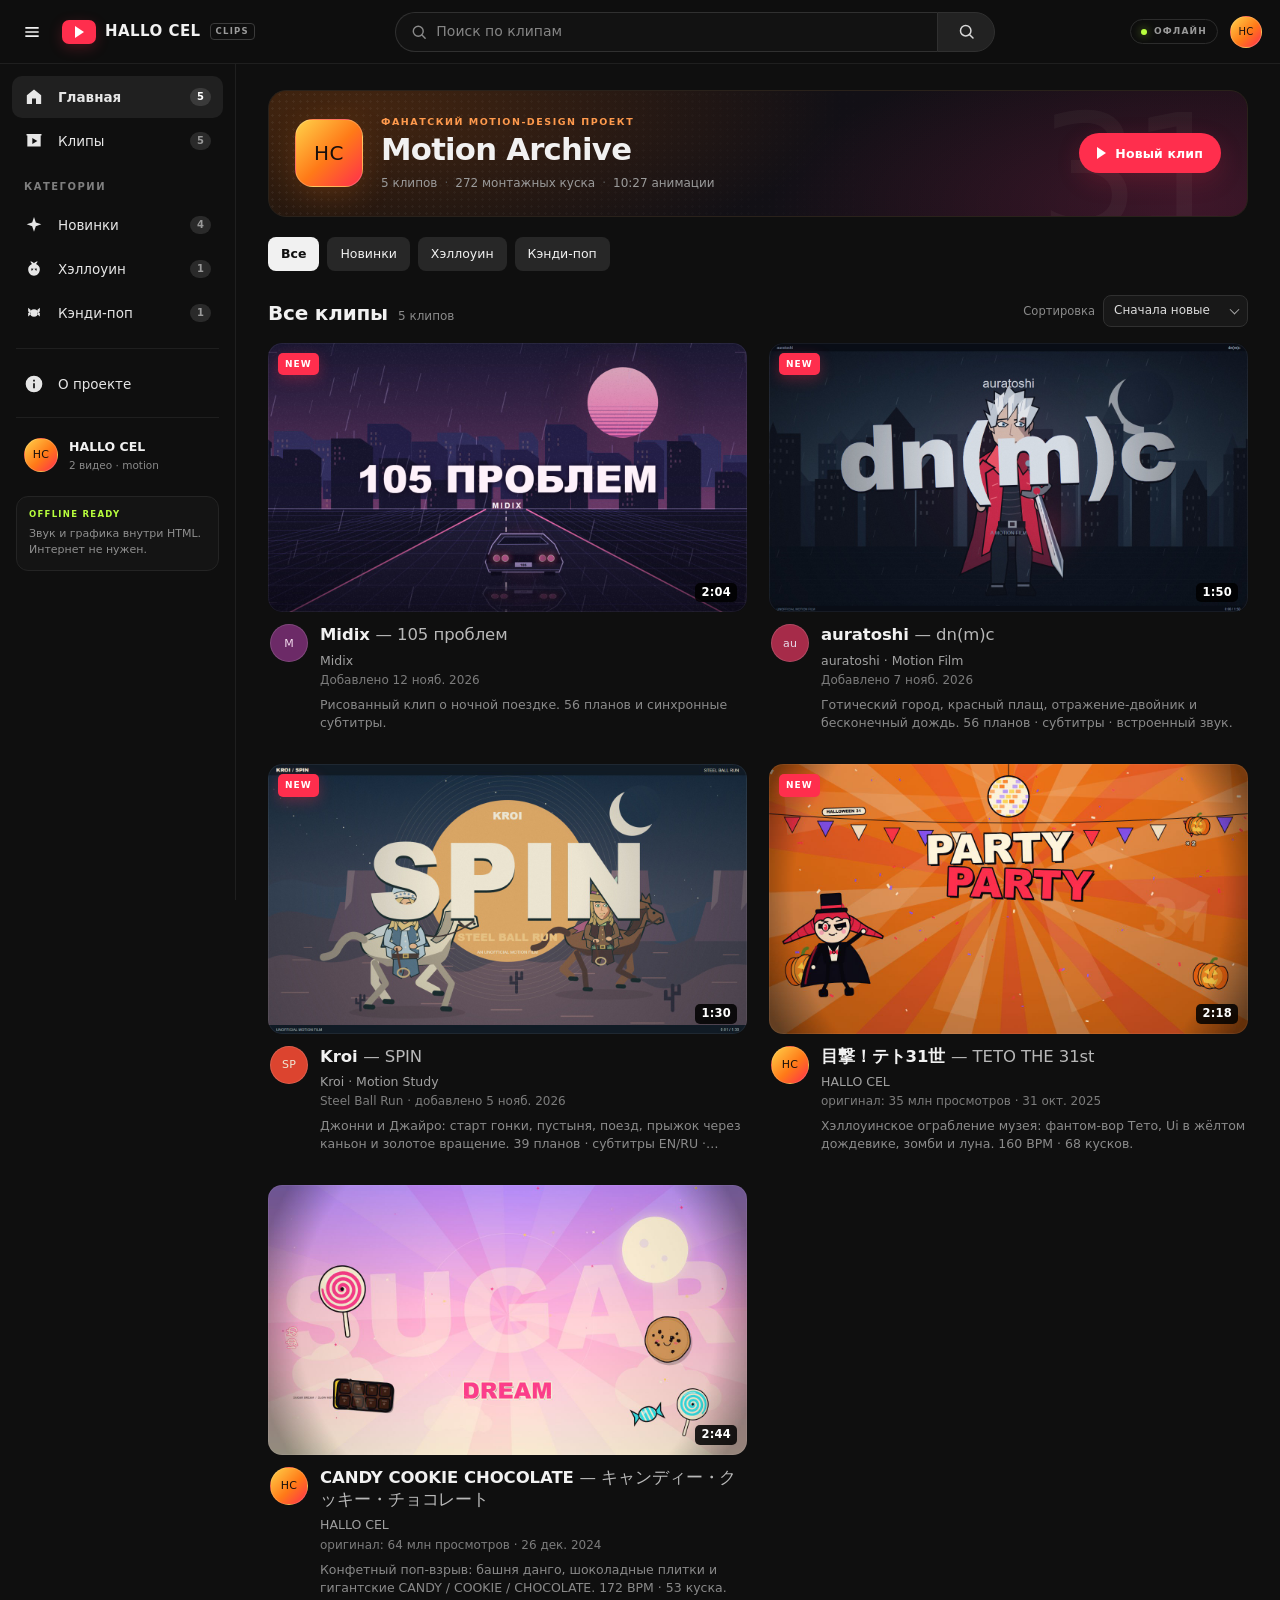
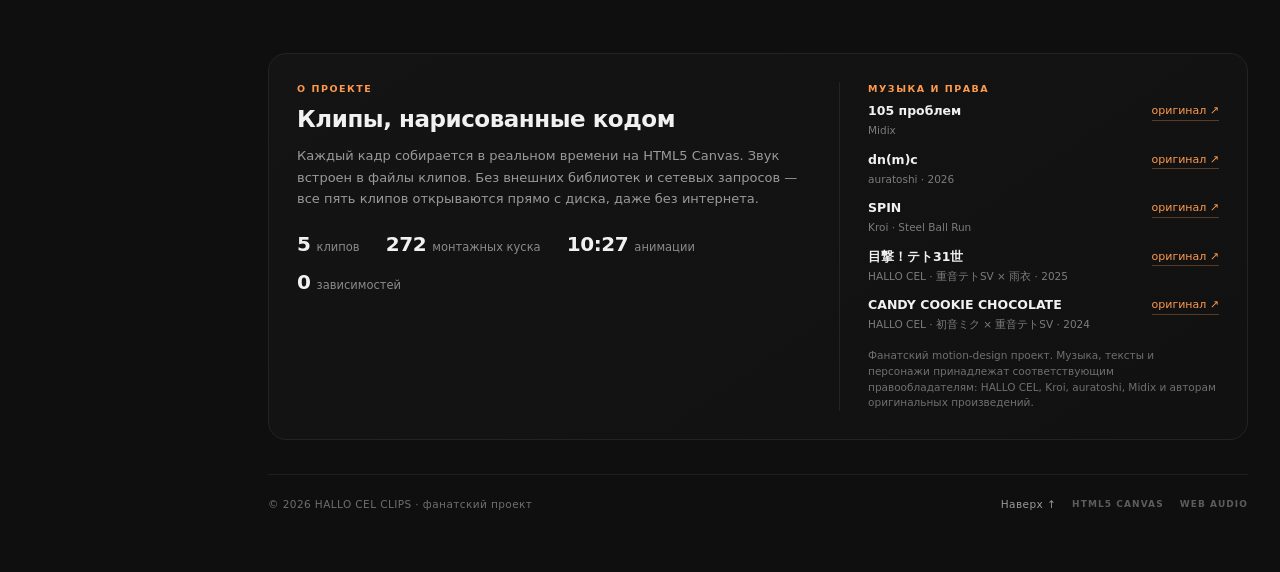
==== index.html @ 80519913 "Redraw Midix clip and synchronize Russian subtitles" ====
<!doctype html>
<html lang="ru">
<head>
  <meta charset="utf-8">
  <meta name="viewport" content="width=device-width, initial-scale=1, viewport-fit=cover">
  <title>Motion Archive — 105 проблем, dn(m)c, SPIN, TETO THE 31st, CANDY COOKIE CHOCOLATE</title>
  <link rel="icon" href="data:image/svg+xml,%3Csvg xmlns='http://www.w3.org/2000/svg' viewBox='0 0 64 64'%3E%3Crect width='64' height='64' rx='16' fill='%23ff2e4d'/%3E%3Cpath d='M26 18v28l22-14z' fill='%23fff'/%3E%3C/svg%3E">
  <meta name="description" content="Авторские motion-клипы: Midix — 105 проблем, auratoshi — dn(m)c, Kroi — SPIN, 目撃！テト31世 и CANDY COOKIE CHOCOLATE. HTML5 Canvas, встроенный звук, работают офлайн.">
  <meta name="theme-color" content="#0f0f0f">
  <link rel="stylesheet" href="hub.css">
</head>
<body id="top">

<header class="topbar">
  <div class="top-left">
    <button class="menu-btn" id="menuBtn" type="button" aria-label="Меню" aria-controls="sidebar" aria-expanded="true">
      <svg viewBox="0 0 24 24" aria-hidden="true"><path d="M4 6h16v2H4zm0 5h16v2H4zm0 5h16v2H4z"/></svg>
    </button>
    <a class="logo" href="index.html" aria-label="HALLO CEL CLIPS — на главную">
      <span class="logo-mark" aria-hidden="true"></span>
      <span class="logo-word">HALLO CEL</span>
      <span class="logo-tag">CLIPS</span>
    </a>
  </div>

  <form class="search" id="searchForm" role="search" autocomplete="off">
    <div class="search-box">
      <svg class="search-icon" viewBox="0 0 24 24" aria-hidden="true"><circle cx="11" cy="11" r="6.6" fill="none" stroke="currentColor" stroke-width="1.9"/><path d="m16 16 4.2 4.2" fill="none" stroke="currentColor" stroke-width="1.9" stroke-linecap="round"/></svg>
      <input id="q" type="search" placeholder="Поиск по клипам" aria-label="Поиск по клипам" autocomplete="off" spellcheck="false">
      <button class="search-clear" id="clearBtn" type="button" aria-label="Очистить поиск" hidden>&times;</button>
    </div>
    <button class="search-submit" type="submit" aria-label="Найти">
      <svg viewBox="0 0 24 24" aria-hidden="true"><circle cx="11" cy="11" r="6.6" fill="none" stroke="currentColor" stroke-width="1.9"/><path d="m16 16 4.2 4.2" fill="none" stroke="currentColor" stroke-width="1.9" stroke-linecap="round"/></svg>
    </button>
  </form>

  <div class="top-right">
    <span class="offline-pill" title="Клипы работают без интернета"><i></i>ОФЛАЙН</span>
    <a class="top-ava" href="#about" title="О проекте" aria-label="О проекте">HC</a>
  </div>
</header>

<div class="shell">
  <aside class="sidebar" id="sidebar" aria-label="Навигация">
    <nav class="side-nav">
      <a class="nav-item active" href="#top" data-chip="all" data-target="top">
        <svg viewBox="0 0 24 24" aria-hidden="true"><path d="M12 3.1 3.4 10v10.3h6.2v-6.4h4.8v6.4h6.2V10L12 3.1z"/></svg>
        <span>Главная</span>
        <span class="nav-count">5</span>
      </a>
      <a class="nav-item" href="#clips" data-chip="all" data-target="clips">
        <svg viewBox="0 0 24 24" aria-hidden="true"><path d="M4 5.5h16v13H4zM3 3.5h18v2H3zm7 5v7l6-3.5-6-3.5z"/></svg>
        <span>Клипы</span>
        <span class="nav-count">5</span>
      </a>

      <div class="side-title">Категории</div>

      <a class="nav-item" href="#clips" data-chip="new" data-target="clips">
        <svg viewBox="0 0 24 24" aria-hidden="true"><path d="M12 2.4 14.2 9l6.6 2.2-6.6 2.2L12 20l-2.2-6.6L3.2 11.2 9.8 9 12 2.4z"/></svg>
        <span>Новинки</span>
        <span class="nav-count">4</span>
      </a>
      <a class="nav-item" href="#clips" data-chip="halloween" data-target="clips">
        <svg viewBox="0 0 24 24" aria-hidden="true"><path fill-rule="evenodd" d="M12 5c-1.1-1.2-2.7-2-4.4-2 .4 1.2 1.1 2.2 2 2.9C6.6 7.1 5 9.5 5 12.2 5 16.5 8.1 20 12 20s7-3.5 7-7.8c0-2.7-1.6-5.1-4.6-6.3.9-.7 1.6-1.7 2-2.9-1.7 0-3.3.8-4.4 2zm-3.4 6.3.6 3.1 2.3-2.6-2.9-.5zm6.8 0-.6 3.1-2.3-2.6 2.9-.5z"/></svg>
        <span>Хэллоуин</span>
        <span class="nav-count">1</span>
      </a>
      <a class="nav-item" href="#clips" data-chip="candy" data-target="clips">
        <svg viewBox="0 0 24 24" aria-hidden="true"><path fill-rule="evenodd" d="M12 7.4a4.6 4.6 0 1 0 0 9.2 4.6 4.6 0 0 0 0-9.2zM8.1 8.5 5 5.7v4.4l1.6.9-1.6.9v4.4l3.1-2.8a6.6 6.6 0 0 1 0-5zm7.8 0a6.6 6.6 0 0 1 0 5l3.1 2.8v-4.4l-1.6-.9 1.6-.9V5.7l-3.1 2.8z"/></svg>
        <span>Кэнди-поп</span>
        <span class="nav-count">1</span>
      </a>

      <div class="side-sep"></div>

      <a class="nav-item" href="#about">
        <svg viewBox="0 0 24 24" aria-hidden="true"><path d="M12 2a10 10 0 1 0 0 20 10 10 0 0 0 0-20zm1 15h-2v-6h2v6zm0-8h-2V7h2v2z"/></svg>
        <span>О проекте</span>
      </a>
    </nav>

    <div class="side-sep"></div>

    <div class="side-chan">
      <div class="card-ava" aria-hidden="true">HC</div>
      <div class="side-chan-txt">
        <b>HALLO CEL</b>
        <span>2 видео · motion</span>
      </div>
    </div>

    <div class="side-note">
      <b>OFFLINE READY</b>
      <span>Звук и графика внутри HTML. Интернет не нужен.</span>
    </div>
  </aside>

  <div class="nav-scrim" id="navScrim" aria-hidden="true"></div>

  <main class="main">
    <div class="content">

      <section class="channel" aria-labelledby="channelTitle">
        <div class="chan-ava" aria-hidden="true">HC</div>
        <div class="chan-copy">
          <div class="chan-kicker">Фанатский motion-design проект</div>
          <h1 id="channelTitle">Motion Archive</h1>
          <div class="chan-stats">
            <span>5 клипов</span><i>·</i><span>272 монтажных куска</span><i>·</i><span>10:27 анимации</span>
          </div>
        </div>
        <a class="chan-cta" href="midix/index.html"><span class="cta-tri" aria-hidden="true"></span>Новый клип</a>
      </section>

      <div class="chips" id="chips" role="group" aria-label="Фильтр по категориям">
        <button class="chip active" type="button" data-tag="all" aria-pressed="true">Все</button>
        <button class="chip" type="button" data-tag="new" aria-pressed="false">Новинки</button>
        <button class="chip" type="button" data-tag="halloween" aria-pressed="false">Хэллоуин</button>
        <button class="chip" type="button" data-tag="candy" aria-pressed="false">Кэнди-поп</button>
      </div>

      <div class="section-head" id="clips">
        <div class="section-title">
          <h2 id="sectionTitle">Все клипы</h2>
          <span id="count" aria-live="polite">5 клипов</span>
        </div>
        <label class="sort">Сортировка
          <span class="select-wrap">
            <select id="sort" aria-label="Сортировка клипов">
              <option value="new">Сначала новые</option>
              <option value="old">Сначала старые</option>
              <option value="az">По названию</option>
            </select>
          </span>
        </label>
      </div>

      <div class="grid" id="grid">

        <article class="card" data-tags="new dark" data-date="2026-11-12" data-title="Midix — 105 проблем" data-search="midix мидикс 105 проблемы проблем ночная поездка дождь рассвет">
          <a class="thumb" href="midix/index.html" aria-label="Смотреть клип Midix — 105 проблем">
            <img src="thumbs/midix.jpg" alt="Серебристая машина на мокрой ночной улице в розовом свете" width="1280" height="720">
            <span class="badge">2:04</span>
            <span class="new-badge">NEW</span>
            <span class="thumb-play" aria-hidden="true"><svg viewBox="0 0 24 24"><path d="M8 5v14l11-7z"/></svg></span>
          </a>
          <div class="card-body">
            <div class="card-ava" aria-hidden="true" style="background:#6c2a67;color:#f2d9ec">M</div>
            <div class="card-text">
              <a class="card-title" href="midix/index.html">Midix <span>— 105 проблем</span></a>
              <div class="card-channel">Midix</div>
              <div class="card-stats">Добавлено 12 нояб. 2026</div>
              <p class="card-desc">Рисованный клип о ночной поездке. 56 планов и синхронные субтитры.</p>
            </div>
          </div>
        </article>


        <article class="card" data-tags="new dark" data-date="2026-11-07" data-title="auratoshi — dn(m)c" data-search="auratoshi ауратоши dnmc dn(m)c devil дьявол дождь красный плащ меч ночь тёмный клип субтитры">
          <a class="thumb" href="dnmc/index.html" aria-label="Смотреть клип auratoshi — dn(m)c">
            <img src="thumbs/dnmc.jpg" alt="dn(m)c: сереброволосый герой в красном плаще на улицах ночного города" width="1280" height="720">
            <span class="badge">1:50</span><span class="new-badge">NEW</span>
            <span class="thumb-play" aria-hidden="true"><svg viewBox="0 0 24 24"><path d="M8 5v14l11-7z"/></svg></span>
          </a>
          <div class="card-body"><div class="card-ava" aria-hidden="true" style="background:#a62b49;color:#e7ddea">au</div>
            <div class="card-text"><a class="card-title" href="dnmc/index.html">auratoshi <span>— dn(m)c</span></a>
              <div class="card-channel">auratoshi · Motion Film</div><div class="card-stats">Добавлено 7 нояб. 2026</div>
              <p class="card-desc">Готический город, красный плащ, отражение-двойник и бесконечный дождь. 56 планов · субтитры · встроенный звук.</p>
            </div>
          </div>
        </article>


        <article class="card" data-tags="new spin" data-date="2026-11-05" data-title="Kroi — SPIN" data-search="kroi spin steel ball run jojo джоджо стальные шары вращение скачки пустыня motion">
          <a class="thumb" href="spin/index.html" aria-label="Смотреть клип Kroi — SPIN">
            <img src="thumbs/spin.jpg" alt="SPIN: Джонни и Джайро верхом на лошадях на фоне пустыни" width="1280" height="720">
            <span class="badge">1:30</span><span class="new-badge">NEW</span>
            <span class="thumb-play" aria-hidden="true"><svg viewBox="0 0 24 24"><path d="M8 5v14l11-7z"/></svg></span>
          </a>
          <div class="card-body"><div class="card-ava" aria-hidden="true" style="background:#dc442f;color:#eee7d4">SP</div>
            <div class="card-text"><a class="card-title" href="spin/index.html">Kroi <span>— SPIN</span></a>
              <div class="card-channel">Kroi · Motion Study</div><div class="card-stats">Steel Ball Run · добавлено 5 нояб. 2026</div>
              <p class="card-desc">Джонни и Джайро: старт гонки, пустыня, поезд, прыжок через каньон и золотое вращение. 39 планов · субтитры EN/RU · встроенный звук.</p>
            </div>
          </div>
        </article>


        <article class="card" data-tags="new halloween" data-date="2025-10-31" data-title="目撃！テト31世 TETO THE 31st" data-search="目撃 テト 31世 31 teto the 31st halloween хэллоуин ограбление музей тыква зомби луна вор призрак phantom thief heist ui уи дождевик teto31 hallo cel motion">
          <a class="thumb" href="teto31/index.html" aria-label="Смотреть клип «目撃！テト31世 — TETO THE 31st»">
            <img src="thumbs/teto31.jpg" alt="Кадр из клипа: Тето на оранжевой хэллоуинской вечеринке с тыквами" width="1280" height="720">
            <span class="badge">2:18</span>
            <span class="new-badge">NEW</span>
            <span class="thumb-play" aria-hidden="true"><svg viewBox="0 0 24 24"><path d="M8 5v14l11-7z"/></svg></span>
          </a>
          <div class="card-body">
            <div class="card-ava" aria-hidden="true">HC</div>
            <div class="card-text">
              <a class="card-title" href="teto31/index.html">目撃！テト31世 <span>— TETO THE 31st</span></a>
              <div class="card-channel">HALLO CEL</div>
              <div class="card-stats">оригинал: 35 млн просмотров · 31 окт. 2025</div>
              <p class="card-desc">Хэллоуинское ограбление музея: фантом-вор Тето, Ui в жёлтом дождевике, зомби и луна. 160 BPM · 68 кусков.</p>
            </div>
          </div>
        </article>

        <article class="card" data-tags="candy" data-date="2024-12-26" data-title="CANDY COOKIE CHOCOLATE" data-search="candy cookie chocolate キャンディー クッキー チョコレート конфеты печенье шоколад поп сладкое miku мику тето vocaloid вокалоид hallo cel motion">
          <a class="thumb" href="candy/index.html" aria-label="Смотреть клип «CANDY COOKIE CHOCOLATE»">
            <img src="thumbs/candy.jpg" alt="Кадр из клипа: пастельно-розовое небо SUGAR DREAM с леденцами и печеньем" width="1280" height="720" loading="lazy">
            <span class="badge">2:44</span>
            <span class="thumb-play" aria-hidden="true"><svg viewBox="0 0 24 24"><path d="M8 5v14l11-7z"/></svg></span>
          </a>
          <div class="card-body">
            <div class="card-ava" aria-hidden="true">HC</div>
            <div class="card-text">
              <a class="card-title" href="candy/index.html">CANDY COOKIE CHOCOLATE <span class="jp">— キャンディー・クッキー・チョコレート</span></a>
              <div class="card-channel">HALLO CEL</div>
              <div class="card-stats">оригинал: 64 млн просмотров · 26 дек. 2024</div>
              <p class="card-desc">Конфетный поп-взрыв: башня данго, шоколадные плитки и гигантские CANDY / COOKIE / CHOCOLATE. 172 BPM · 53 куска.</p>
            </div>
          </div>
        </article>

      </div>

      <div class="empty" id="empty" hidden>
        <div class="empty-icon" aria-hidden="true">
          <svg viewBox="0 0 24 24"><circle cx="11" cy="11" r="6.6" fill="none" stroke="currentColor" stroke-width="1.7"/><path d="m16 16 4.2 4.2" fill="none" stroke="currentColor" stroke-width="1.7" stroke-linecap="round"/></svg>
        </div>
        <h3>Ничего не нашлось</h3>
        <p>Попробуйте другой запрос или сбросьте фильтры.</p>
        <button class="reset-btn" id="resetBtn" type="button">Сбросить фильтры</button>
      </div>

      <section class="about" id="about" aria-labelledby="aboutTitle">
        <div class="about-copy">
          <div class="kicker">О проекте</div>
          <h2 id="aboutTitle">Клипы, нарисованные кодом</h2>
          <p>Каждый кадр собирается в реальном времени на HTML5 Canvas. Звук встроен в файлы клипов. Без внешних библиотек и сетевых запросов — все пять клипов открываются прямо с диска, даже без интернета.</p>
          <div class="facts">
            <span><b>5</b> клипов</span>
            <span><b>272</b> монтажных куска</span>
            <span><b>10:27</b> анимации</span>
            <span><b>0</b> зависимостей</span>
          </div>
        </div>
        <div class="credits">
          <div class="kicker">Музыка и права</div>
          <ul class="credit-list"><li><div><b>105 проблем</b><span>Midix</span></div><a href="https://www.youtube.com/watch?v=2BYg2QyA1X4" target="_blank" rel="noopener">оригинал ↗</a></li><li><div><b>dn(m)c</b><span>auratoshi · 2026</span></div><a href="https://www.youtube.com/watch?v=110f1FBc3tk" target="_blank" rel="noopener">оригинал ↗</a></li><li><div><b>SPIN</b><span>Kroi · Steel Ball Run</span></div><a href="https://www.youtube.com/watch?v=6UF_qprQiu0" target="_blank" rel="noopener">оригинал ↗</a></li>
            <li>
              <div><b>目撃！テト31世</b><span>HALLO CEL · 重音テトSV × 雨衣 · 2025</span></div>
              <a href="https://www.youtube.com/watch?v=uWMr16O_Aso" target="_blank" rel="noopener">оригинал ↗</a>
            </li>
            <li>
              <div><b>CANDY COOKIE CHOCOLATE</b><span>HALLO CEL · 初音ミク × 重音テトSV · 2024</span></div>
              <a href="https://www.youtube.com/watch?v=bI3542HJRzY" target="_blank" rel="noopener">оригинал ↗</a>
            </li>
          </ul>
          <p class="credits-note">Фанатский motion-design проект. Музыка, тексты и персонажи принадлежат соответствующим правообладателям: HALLO CEL, Kroi, auratoshi, Midix и авторам оригинальных произведений.</p>
        </div>
      </section>

      <footer class="foot">
        <div>© 2026 HALLO CEL CLIPS · фанатский проект</div>
        <div class="foot-links">
          <a href="#top">Наверх ↑</a>
          <span>HTML5 CANVAS</span>
          <span>WEB AUDIO</span>
        </div>
      </footer>

    </div>
  </main>
</div>

<script src="hub.js"></script>
</body>
</html>
---- hub.css ----
:root {
  --bg: #0f0f0f;
  --bg-2: #141414;
  --bg-3: #181818;
  --hover: #1f1f1f;
  --line: #272727;
  --line-2: #1f1f1f;
  --text: #f1f1f1;
  --text-2: #a3a3a3;
  --text-3: #7c7c7c;
  --red: #ff2e4d;
  --orange: #ff7a18;
  --gold: #ffd24a;
  --pink: #ff3d8b;
  --green: #b8ff3d;
  --top: 64px;
  --sidebar-w: 236px;
  --font: "Roboto", "Segoe UI", system-ui, -apple-system, sans-serif;
  --display: "Arial Black", "Segoe UI", system-ui, sans-serif;
  color-scheme: dark;
}

* { box-sizing: border-box; }

html {
  scroll-behavior: smooth;
  scroll-padding-top: calc(var(--top) + 20px);
}

body {
  margin: 0;
  min-height: 100vh;
  background: var(--bg);
  color: var(--text);
  font-family: var(--font);
  font-size: 14px;
  line-height: 1.4;
  -webkit-font-smoothing: antialiased;
  overflow-x: hidden;
}

a { color: inherit; text-decoration: none; }
button, input, select { font: inherit; }
button { color: inherit; }
svg { display: block; }
[hidden] { display: none !important; }

:focus-visible {
  outline: 2px solid #ff9a4d;
  outline-offset: 3px;
}

#q:focus-visible { outline: none; }

/* ---------------------------------------------------------------- topbar */

.topbar {
  position: sticky;
  top: 0;
  z-index: 80;
  height: var(--top);
  display: flex;
  align-items: center;
  gap: 16px;
  padding: 0 18px 0 12px;
  background: rgba(15, 15, 15, .97);
  border-bottom: 1px solid var(--line-2);
  backdrop-filter: blur(12px);
}

.top-left {
  display: flex;
  align-items: center;
  gap: 4px;
  flex: 0 0 auto;
}

.menu-btn {
  width: 40px;
  height: 40px;
  display: grid;
  place-items: center;
  padding: 0;
  border: 0;
  border-radius: 50%;
  background: transparent;
  cursor: pointer;
  transition: background .15s ease;
}

.menu-btn:hover { background: var(--hover); }
.menu-btn svg { width: 20px; height: 20px; fill: currentColor; }

.logo {
  display: flex;
  align-items: center;
  gap: 9px;
  padding: 5px 6px;
  border-radius: 8px;
  flex: 0 0 auto;
}

.logo-mark {
  position: relative;
  width: 34px;
  height: 24px;
  border-radius: 7px;
  background: var(--red);
  box-shadow: 0 4px 14px rgba(255, 46, 77, .22);
}

.logo-mark::after {
  content: "";
  position: absolute;
  left: 13px;
  top: 6px;
  width: 0;
  height: 0;
  border-left: 9px solid #fff;
  border-top: 6px solid transparent;
  border-bottom: 6px solid transparent;
}

.logo-word {
  font-size: 15px;
  font-weight: 800;
  letter-spacing: .03em;
  white-space: nowrap;
}

.logo-tag {
  padding: 2px 5px;
  border: 1px solid #3a3a3a;
  border-radius: 4px;
  color: #9a9a9a;
  font-size: 8.5px;
  font-weight: 700;
  letter-spacing: .14em;
}

.search {
  flex: 1;
  max-width: 600px;
  height: 40px;
  margin: 0 auto;
  display: flex;
  align-items: stretch;
  min-width: 0;
}

.search-box {
  flex: 1;
  min-width: 0;
  display: flex;
  align-items: center;
  gap: 8px;
  padding: 0 6px 0 14px;
  background: #121212;
  border: 1px solid #303030;
  border-right: 0;
  border-radius: 20px 0 0 20px;
  transition: border-color .15s ease, background .15s ease;
}

.search:focus-within .search-box {
  border-color: var(--orange);
  background: #151311;
}

.search-icon {
  width: 18px;
  height: 18px;
  flex: 0 0 auto;
  color: #8a8a8a;
}

#q {
  flex: 1;
  min-width: 0;
  padding: 0;
  border: 0;
  outline: 0;
  background: none;
  color: var(--text);
  font-size: 14px;
}

#q::placeholder { color: #858585; }
#q::-webkit-search-cancel-button { display: none; }

.search-clear {
  width: 26px;
  height: 26px;
  flex: 0 0 auto;
  display: grid;
  place-items: center;
  padding: 0 0 2px;
  border: 0;
  border-radius: 50%;
  background: transparent;
  color: #aaa;
  font-size: 18px;
  line-height: 1;
  cursor: pointer;
}

.search-clear:hover { background: #2a2a2a; color: #fff; }

.search-submit {
  width: 58px;
  flex: 0 0 auto;
  display: grid;
  place-items: center;
  border: 1px solid #303030;
  border-radius: 0 20px 20px 0;
  background: #222;
  color: #d8d8d8;
  cursor: pointer;
  transition: background .15s ease, color .15s ease;
}

.search-submit svg { width: 19px; height: 19px; }
.search-submit:hover { background: #303030; color: #fff; }

.top-right {
  display: flex;
  align-items: center;
  gap: 12px;
  flex: 0 0 auto;
}

.offline-pill {
  display: flex;
  align-items: center;
  gap: 7px;
  padding: 5px 10px;
  border: 1px solid #2c2c2c;
  border-radius: 999px;
  color: #9a9a9a;
  font-size: 9px;
  font-weight: 700;
  letter-spacing: .13em;
  white-space: nowrap;
}

.offline-pill i {
  width: 6px;
  height: 6px;
  border-radius: 50%;
  background: var(--green);
  box-shadow: 0 0 8px rgba(184, 255, 61, .55);
}

.top-ava {
  width: 32px;
  height: 32px;
  display: grid;
  place-items: center;
  border-radius: 50%;
  border: 1px solid rgba(255, 255, 255, .18);
  background: linear-gradient(135deg, var(--gold), var(--orange) 55%, var(--red));
  color: #1a0f0d;
  font-family: var(--display);
  font-size: 10px;
  letter-spacing: .02em;
  transition: transform .15s ease;
}

.top-ava:hover { transform: scale(1.06); }

/* ---------------------------------------------------------------- layout */

.shell {
  display: grid;
  grid-template-columns: var(--sidebar-w) minmax(0, 1fr);
  min-height: calc(100vh - var(--top));
  transition: grid-template-columns .18s ease;
}

body.nav-collapsed .shell {
  grid-template-columns: 0 minmax(0, 1fr);
}

body.nav-collapsed .sidebar {
  opacity: 0;
  visibility: hidden;
  pointer-events: none;
}

/* ---------------------------------------------------------------- sidebar */

.sidebar {
  position: sticky;
  top: var(--top);
  height: calc(100vh - var(--top));
  padding: 12px 12px 24px;
  overflow-y: auto;
  border-right: 1px solid var(--line-2);
  scrollbar-width: none;
}

.sidebar::-webkit-scrollbar { display: none; }

.side-nav {
  display: flex;
  flex-direction: column;
  gap: 2px;
}

.nav-item {
  display: flex;
  align-items: center;
  gap: 14px;
  min-height: 42px;
  padding: 0 12px;
  border-radius: 10px;
  color: #e6e6e6;
  font-size: 13.5px;
  transition: background .15s ease, color .15s ease;
}

.nav-item svg {
  width: 20px;
  height: 20px;
  flex: 0 0 auto;
  fill: currentColor;
}

.nav-item span:nth-child(2) {
  min-width: 0;
  overflow: hidden;
  text-overflow: ellipsis;
  white-space: nowrap;
}

.nav-item:hover { background: #1c1c1c; }
.nav-item.active { background: #202020; font-weight: 600; }

.nav-count {
  margin-left: auto;
  padding: 2px 7px;
  border-radius: 999px;
  background: #2a2a2a;
  color: #9a9a9a;
  font-size: 10px;
  font-weight: 600;
}

.nav-item.active .nav-count {
  background: #3a3a3a;
  color: #fff;
}

.side-title {
  margin: 16px 12px 8px;
  font-size: 10px;
  font-weight: 700;
  letter-spacing: .15em;
  text-transform: uppercase;
  color: #7f7f7f;
}

.side-sep {
  height: 1px;
  margin: 12px 4px;
  background: var(--line-2);
}

.side-chan {
  display: flex;
  align-items: center;
  gap: 11px;
  padding: 8px 12px;
  border-radius: 10px;
  transition: background .15s ease;
}

.side-chan:hover { background: #1c1c1c; }
.side-chan .card-ava { width: 34px; height: 34px; }

.side-chan-txt {
  display: flex;
  flex-direction: column;
  min-width: 0;
}

.side-chan-txt b { font-size: 12.5px; font-weight: 600; }
.side-chan-txt span { margin-top: 2px; font-size: 10.5px; color: #8a8a8a; }

.side-note {
  margin: 16px 4px 0;
  padding: 12px;
  border: 1px solid #242424;
  border-radius: 12px;
  background: var(--bg-2);
}

.side-note b {
  display: block;
  margin-bottom: 5px;
  color: var(--green);
  font-size: 8.5px;
  letter-spacing: .15em;
}

.side-note span {
  display: block;
  color: #8f8f8f;
  font-size: 11px;
  line-height: 1.45;
}

.nav-scrim { display: none; }

/* ---------------------------------------------------------------- main */

.main {
  min-width: 0;
  padding: 26px 32px 60px;
}

.content {
  max-width: 1500px;
  margin: 0 auto;
}

/* channel header */

.channel {
  position: relative;
  display: flex;
  align-items: center;
  gap: 18px;
  padding: 24px 26px;
  border: 1px solid #2a221b;
  border-radius: 18px;
  overflow: hidden;
  background:
    radial-gradient(800px 260px at 8% 15%, rgba(255, 122, 24, .2), transparent 62%),
    radial-gradient(700px 260px at 94% 90%, rgba(255, 61, 139, .16), transparent 60%),
    linear-gradient(120deg, #17110d, #121016 55%, #1a0f17);
}

.channel::before {
  content: "";
  position: absolute;
  inset: 0;
  background-image: radial-gradient(rgba(255, 255, 255, .06) 1px, transparent 1.4px);
  background-size: 7px 7px;
  -webkit-mask-image: linear-gradient(90deg, rgba(0, 0, 0, .85), transparent 68%);
  mask-image: linear-gradient(90deg, rgba(0, 0, 0, .85), transparent 68%);
  pointer-events: none;
}

.channel::after {
  content: "31";
  position: absolute;
  right: 24px;
  bottom: -38px;
  font-family: var(--display);
  font-size: 160px;
  line-height: 1;
  letter-spacing: -.06em;
  color: rgba(255, 244, 220, .04);
  pointer-events: none;
}

.chan-ava {
  position: relative;
  z-index: 1;
  flex: 0 0 auto;
  width: 68px;
  height: 68px;
  display: grid;
  place-items: center;
  border-radius: 18px;
  border: 1px solid rgba(255, 255, 255, .2);
  background: linear-gradient(135deg, var(--gold), var(--orange) 52%, var(--red));
  color: #1a0f0d;
  font-family: var(--display);
  font-size: 20px;
  letter-spacing: .02em;
  box-shadow: 0 10px 30px rgba(255, 122, 24, .18);
}

.chan-copy {
  position: relative;
  z-index: 1;
  min-width: 0;
}

.chan-kicker {
  margin-bottom: 5px;
  color: #ff9a4d;
  font-size: 9.5px;
  font-weight: 700;
  letter-spacing: .16em;
  text-transform: uppercase;
}

.chan-copy h1 {
  margin: 0;
  font-size: clamp(22px, 2.4vw, 32px);
  font-weight: 800;
  letter-spacing: -.025em;
  line-height: 1.1;
}

.chan-stats {
  display: flex;
  align-items: center;
  gap: 7px;
  flex-wrap: wrap;
  margin-top: 8px;
  color: #9a9a9a;
  font-size: 12px;
}

.chan-stats i { font-style: normal; color: #555; }

.chan-cta {
  position: relative;
  z-index: 1;
  flex: 0 0 auto;
  margin-left: auto;
  height: 40px;
  display: inline-flex;
  align-items: center;
  gap: 9px;
  padding: 0 18px;
  border-radius: 999px;
  background: var(--red);
  color: #fff;
  font-size: 12.5px;
  font-weight: 700;
  letter-spacing: .01em;
  box-shadow: 0 8px 24px rgba(255, 46, 77, .18);
  transition: background .16s ease, transform .16s ease;
}

.chan-cta:hover {
  background: #ff4a64;
  transform: translateY(-1px);
}

.cta-tri {
  width: 0;
  height: 0;
  border-top: 6px solid transparent;
  border-bottom: 6px solid transparent;
  border-left: 9px solid currentColor;
}

/* chips + section head */

.chips {
  display: flex;
  gap: 8px;
  padding: 20px 0 2px;
  overflow-x: auto;
  scrollbar-width: none;
}

.chips::-webkit-scrollbar { display: none; }

.chip {
  flex: 0 0 auto;
  height: 34px;
  padding: 0 13px;
  border: 0;
  border-radius: 8px;
  background: #272727;
  color: var(--text);
  font-size: 12.5px;
  font-weight: 500;
  cursor: pointer;
  transition: background .15s ease, color .15s ease;
}

.chip:hover { background: #3a3a3a; }

.chip.active {
  background: #f1f1f1;
  color: #0f0f0f;
  font-weight: 600;
}

.section-head {
  display: flex;
  align-items: flex-end;
  justify-content: space-between;
  gap: 16px;
  flex-wrap: wrap;
  margin: 22px 0 16px;
  scroll-margin-top: calc(var(--top) + 18px);
}

.section-title {
  display: flex;
  align-items: baseline;
  gap: 10px;
  min-width: 0;
}

.section-title h2 {
  margin: 0;
  font-size: 20px;
  font-weight: 700;
  letter-spacing: -.01em;
}

#count {
  color: #8a8a8a;
  font-size: 12px;
  white-space: nowrap;
}

.sort {
  display: flex;
  align-items: center;
  gap: 8px;
  color: #8a8a8a;
  font-size: 11.5px;
  white-space: nowrap;
}

.select-wrap {
  position: relative;
  display: inline-flex;
}

.select-wrap::after {
  content: "";
  position: absolute;
  right: 10px;
  top: 50%;
  width: 6px;
  height: 6px;
  border-right: 1.5px solid #aaa;
  border-bottom: 1.5px solid #aaa;
  transform: translateY(-70%) rotate(45deg);
  pointer-events: none;
}

#sort {
  appearance: none;
  height: 32px;
  padding: 0 30px 0 10px;
  border: 1px solid #303030;
  border-radius: 8px;
  outline: none;
  background: var(--bg-3);
  color: #dcdcdc;
  font-size: 12px;
  cursor: pointer;
}

#sort:hover { background: #202020; }
#sort:focus { border-color: var(--orange); }

/* ---------------------------------------------------------------- cards */

.grid {
  display: grid;
  grid-template-columns: repeat(2, minmax(0, 1fr));
  gap: 32px 22px;
}

.card {
  position: relative;
  min-width: 0;
  border-radius: 14px;
  animation: cardIn .45s ease both;
}

.card:nth-child(2) { animation-delay: .06s; }

@keyframes cardIn {
  from { opacity: 0; transform: translateY(10px); }
  to { opacity: 1; transform: none; }
}

.thumb {
  position: relative;
  display: block;
  aspect-ratio: 16 / 9;
  overflow: hidden;
  border-radius: 14px;
  background: var(--bg-3);
  outline: none;
}

.thumb img {
  width: 100%;
  height: 100%;
  display: block;
  object-fit: cover;
  transition: transform .5s cubic-bezier(.2, .7, .25, 1);
}

.thumb::before {
  content: "";
  position: absolute;
  z-index: 1;
  inset: 0;
  background: linear-gradient(to top, rgba(0, 0, 0, .38), transparent 40%);
  opacity: 0;
  transition: opacity .2s ease;
}

.thumb::after {
  content: "";
  position: absolute;
  inset: 0;
  border-radius: 14px;
  box-shadow: inset 0 0 0 1px rgba(255, 255, 255, .06);
  pointer-events: none;
}

.card:hover .thumb img,
.thumb:focus-visible img { transform: scale(1.035); }

.card:hover .thumb::before { opacity: 1; }

.thumb-play {
  position: absolute;
  z-index: 2;
  left: 50%;
  top: 50%;
  width: 62px;
  height: 62px;
  display: grid;
  place-items: center;
  border-radius: 50%;
  border: 1px solid rgba(255, 255, 255, .8);
  background: rgba(10, 10, 10, .78);
  opacity: 0;
  transform: translate(-50%, -50%) scale(.88);
  transition: opacity .18s ease, transform .18s ease;
  backdrop-filter: blur(4px);
}

.thumb-play svg {
  width: 28px;
  height: 28px;
  margin-left: 3px;
  fill: #fff;
}

.card:hover .thumb-play,
.thumb:focus-visible .thumb-play {
  opacity: 1;
  transform: translate(-50%, -50%) scale(1);
}

.badge {
  position: absolute;
  z-index: 2;
  right: 10px;
  bottom: 10px;
  padding: 4px 6px;
  border-radius: 5px;
  background: rgba(0, 0, 0, .86);
  color: #fff;
  font-size: 11.5px;
  font-weight: 600;
  line-height: 1;
  letter-spacing: .02em;
  font-variant-numeric: tabular-nums;
}

.new-badge {
  position: absolute;
  z-index: 2;
  left: 10px;
  top: 10px;
  padding: 5px 7px;
  border-radius: 5px;
  background: var(--red);
  color: #fff;
  font-size: 9px;
  font-weight: 800;
  letter-spacing: .12em;
  box-shadow: 0 4px 14px rgba(255, 46, 77, .3);
}

.card-body {
  display: flex;
  gap: 12px;
  padding: 12px 2px 0;
}

.card-ava {
  flex: 0 0 auto;
  width: 38px;
  height: 38px;
  display: grid;
  place-items: center;
  border-radius: 50%;
  border: 1px solid rgba(255, 255, 255, .14);
  background: linear-gradient(135deg, var(--gold), var(--orange) 55%, var(--red));
  color: #1a0f0d;
  font-family: var(--display);
  font-size: 11px;
  letter-spacing: .02em;
}

.card-text {
  flex: 1;
  min-width: 0;
}

.card-title {
  display: -webkit-box;
  -webkit-line-clamp: 2;
  -webkit-box-orient: vertical;
  overflow: hidden;
  color: var(--text);
  font-size: 16.5px;
  font-weight: 600;
  line-height: 1.35;
  letter-spacing: -.005em;
}

.card-title span { color: #b8b8b8; font-weight: 400; }
.card-title:hover { color: #fff; }

.card-channel {
  margin-top: 5px;
  color: #a0a0a0;
  font-size: 12.5px;
}

.card-stats {
  margin-top: 3px;
  overflow: hidden;
  color: var(--text-3);
  font-size: 12px;
  white-space: nowrap;
  text-overflow: ellipsis;
}

.card-desc {
  display: -webkit-box;
  -webkit-line-clamp: 2;
  -webkit-box-orient: vertical;
  overflow: hidden;
  margin: 7px 0 0;
  color: #8a8a8a;
  font-size: 12.5px;
  line-height: 1.45;
}

/* ---------------------------------------------------------------- empty */

.empty {
  display: flex;
  flex-direction: column;
  align-items: center;
  justify-content: center;
  padding: 64px 20px;
  border: 1px dashed #2a2a2a;
  border-radius: 16px;
  background: #121212;
  text-align: center;
}

.empty-icon {
  width: 60px;
  height: 60px;
  display: grid;
  place-items: center;
  margin-bottom: 14px;
  border-radius: 50%;
  background: #1c1c1c;
  color: #777;
}

.empty-icon svg { width: 28px; height: 28px; }

.empty h3 { margin: 0 0 6px; font-size: 18px; }
.empty p { margin: 0 0 18px; color: #8a8a8a; font-size: 13px; }

.reset-btn {
  height: 36px;
  padding: 0 16px;
  border: 0;
  border-radius: 999px;
  background: #f1f1f1;
  color: #0f0f0f;
  font-size: 12.5px;
  font-weight: 600;
  cursor: pointer;
}

.reset-btn:hover { background: #fff; }

/* ---------------------------------------------------------------- about */

.about {
  display: grid;
  grid-template-columns: 1.15fr .85fr;
  gap: 28px;
  margin-top: 56px;
  padding: 28px;
  border: 1px solid #232323;
  border-radius: 18px;
  background: linear-gradient(145deg, #141414, #111);
  scroll-margin-top: calc(var(--top) + 20px);
}

.kicker {
  margin-bottom: 8px;
  color: #ff9a4d;
  font-size: 9.5px;
  font-weight: 700;
  letter-spacing: .16em;
  text-transform: uppercase;
}

.about h2 {
  margin: 0 0 10px;
  font-size: 23px;
  letter-spacing: -.02em;
}

.about-copy p {
  max-width: 62ch;
  margin: 0;
  color: #9a9a9a;
  font-size: 13px;
  line-height: 1.65;
}

.facts {
  display: flex;
  flex-wrap: wrap;
  gap: 10px 26px;
  margin-top: 20px;
}

.facts span {
  display: flex;
  align-items: baseline;
  gap: 6px;
  color: #8a8a8a;
  font-size: 11.5px;
}

.facts b {
  color: var(--text);
  font-family: var(--display);
  font-size: 20px;
  letter-spacing: -.02em;
}

.credits {
  padding-left: 28px;
  border-left: 1px solid #242424;
}

.credit-list {
  display: flex;
  flex-direction: column;
  gap: 14px;
  margin: 0;
  padding: 0;
  list-style: none;
}

.credit-list li {
  display: flex;
  align-items: flex-start;
  justify-content: space-between;
  gap: 14px;
}

.credit-list b {
  display: block;
  font-size: 12.5px;
  font-weight: 600;
  line-height: 1.35;
}

.credit-list span {
  display: block;
  margin-top: 3px;
  color: var(--text-3);
  font-size: 10.5px;
  line-height: 1.4;
}

.credit-list a {
  flex: 0 0 auto;
  padding-bottom: 1px;
  border-bottom: 1px solid rgba(255, 154, 77, .3);
  color: #ff9a4d;
  font-size: 11px;
  white-space: nowrap;
}

.credit-list a:hover {
  border-color: #ffb27a;
  color: #ffb27a;
}

.credits-note {
  margin: 16px 0 0;
  color: #6f6f6f;
  font-size: 10.5px;
  line-height: 1.5;
}

/* ---------------------------------------------------------------- footer */

.foot {
  display: flex;
  align-items: center;
  justify-content: space-between;
  gap: 18px;
  flex-wrap: wrap;
  margin-top: 34px;
  padding-top: 22px;
  border-top: 1px solid var(--line-2);
  color: #6f6f6f;
  font-size: 10.5px;
  letter-spacing: .04em;
}

.foot-links {
  display: flex;
  align-items: center;
  gap: 16px;
}

.foot-links a { color: #9a9a9a; }
.foot-links a:hover { color: #fff; }

.foot-links span {
  color: #5c5c5c;
  font-size: 9px;
  font-weight: 600;
  letter-spacing: .12em;
}

/* ---------------------------------------------------------------- responsive */

@media (max-width: 1100px) {
  :root { --sidebar-w: 220px; }

  .main { padding: 22px 24px 50px; }
  .channel { padding: 22px; }
  .grid { gap: 28px 18px; }
  .card-title { font-size: 15.5px; }
}

@media (max-width: 1023px) {
  .shell { display: block; }

  .sidebar {
    position: fixed;
    z-index: 60;
    top: var(--top);
    bottom: 0;
    left: 0;
    width: 264px;
    height: auto;
    padding-top: 10px;
    background: var(--bg);
    border-right: 1px solid #242424;
    box-shadow: 18px 0 40px rgba(0, 0, 0, .35);
    opacity: 1;
    visibility: visible;
    pointer-events: auto;
    transform: translateX(-100%);
    transition: transform .22s ease;
  }

  body.nav-open .sidebar { transform: none; }

  body.nav-collapsed .sidebar {
    opacity: 1;
    visibility: visible;
    pointer-events: auto;
  }

  .nav-scrim {
    display: block;
    position: fixed;
    z-index: 55;
    inset: var(--top) 0 0;
    background: rgba(0, 0, 0, .6);
    opacity: 0;
    pointer-events: none;
    transition: opacity .2s ease;
    backdrop-filter: blur(2px);
  }

  body.nav-open .nav-scrim {
    opacity: 1;
    pointer-events: auto;
  }

  .main { padding: 20px 20px 48px; }

  .about {
    grid-template-columns: 1fr;
    gap: 24px;
  }

  .credits {
    padding-top: 22px;
    padding-left: 0;
    border-top: 1px solid #242424;
    border-left: 0;
  }
}

@media (max-width: 760px) {
  :root { --top: 108px; }

  .topbar {
    flex-wrap: wrap;
    height: auto;
    padding: 9px 12px 8px;
    row-gap: 8px;
  }

  .top-left { height: 40px; }
  .logo-tag { display: none; }

  .search {
    order: 3;
    flex: 0 0 100%;
    max-width: none;
    height: 40px;
    margin: 0;
  }

  #q { font-size: 16px; }

  .top-right { gap: 8px; }

  .offline-pill {
    padding: 4px 8px;
    font-size: 8px;
    letter-spacing: .08em;
  }

  .offline-pill i { width: 5px; height: 5px; }

  .main { padding: 16px 14px 40px; }

  .channel {
    flex-wrap: wrap;
    gap: 14px;
    padding: 18px;
    border-radius: 14px;
  }

  .chan-ava {
    width: 54px;
    height: 54px;
    border-radius: 14px;
    font-size: 16px;
  }

  .chan-copy {
    flex: 1;
    min-width: 180px;
  }

  .chan-copy h1 { font-size: 22px; }
  .chan-kicker { font-size: 8.5px; letter-spacing: .12em; }

  .chan-stats {
    gap: 5px;
    margin-top: 6px;
    font-size: 11px;
  }

  .chan-cta {
    order: 3;
    flex: 1 0 100%;
    height: 38px;
    justify-content: center;
    margin-left: 0;
  }

  .chips { padding-top: 14px; }

  .section-head {
    align-items: flex-start;
    margin-top: 18px;
  }

  .grid {
    grid-template-columns: 1fr;
    gap: 26px;
  }

  .card-title { font-size: 15px; }
  .card-title .jp { display: none; }
  .card-desc { font-size: 12px; }

  .about {
    margin-top: 40px;
    padding: 20px;
  }

  .about h2 { font-size: 20px; }
  .facts { gap: 8px 18px; }

  .credit-list li {
    flex-direction: column;
    gap: 5px;
  }

  .credit-list a { align-self: flex-start; }

  .foot {
    flex-direction: column;
    align-items: flex-start;
    gap: 10px;
  }
}

@media (max-width: 430px) {
  .offline-pill { display: none; }
  .logo-word { font-size: 14px; }
  .logo-mark { width: 30px; height: 22px; }
  .logo-mark::after { left: 11px; top: 5px; }

  .main { padding: 14px 12px 36px; }
  .chan-cta { padding: 0 14px; }

  .facts { gap: 8px 14px; }
  .facts b { font-size: 17px; }
  .credit-list b { font-size: 12px; }
}

@media (prefers-reduced-motion: reduce) {
  html { scroll-behavior: auto; }

  *, *::before, *::after {
    animation-duration: .001ms !important;
    animation-delay: 0s !important;
    transition-duration: .001ms !important;
  }
}
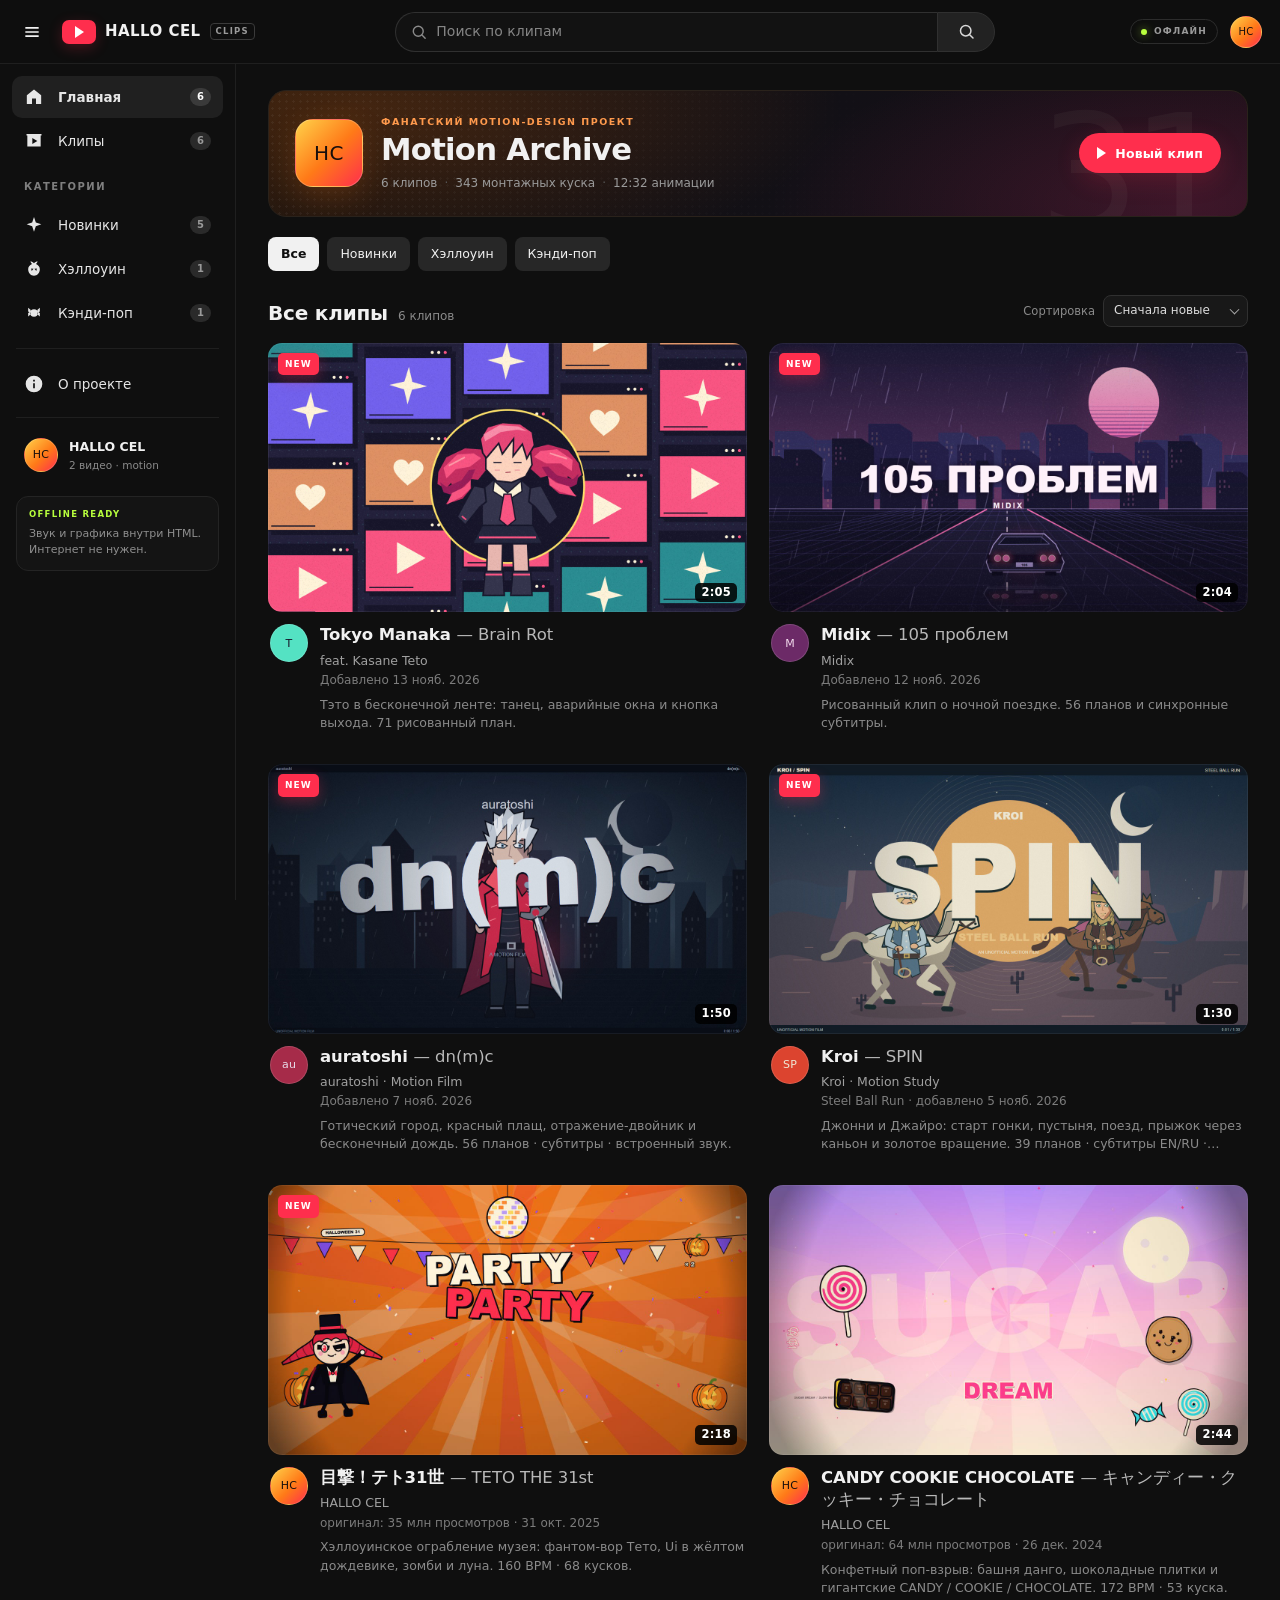
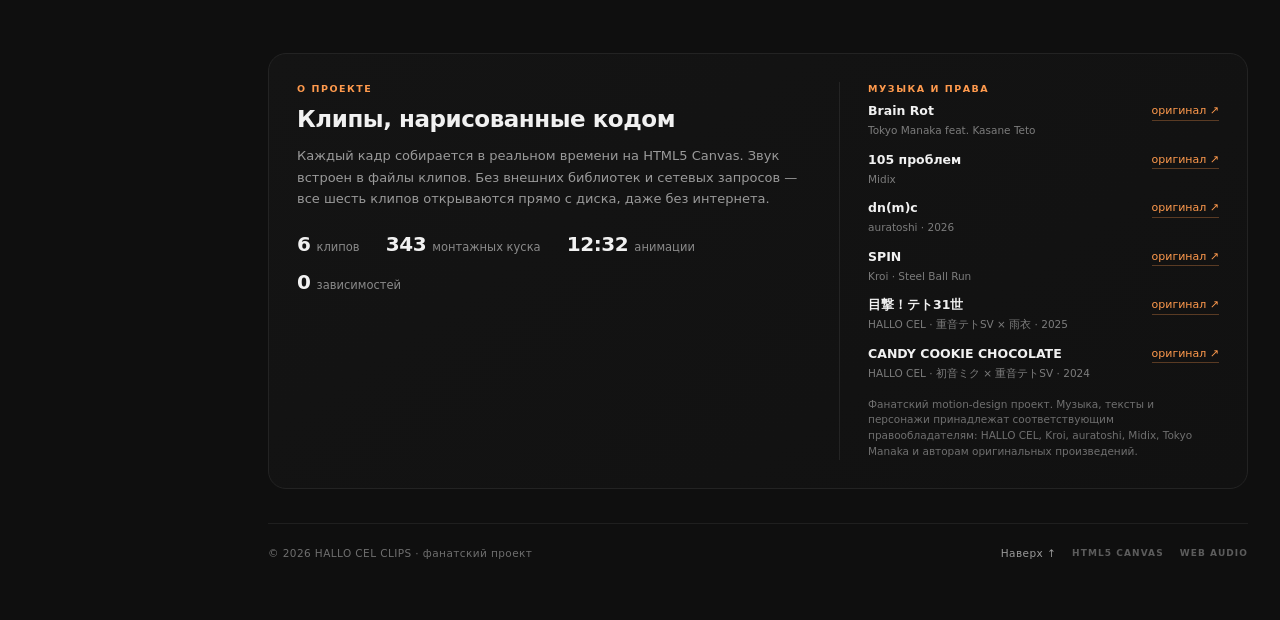
==== commit aa6ab630: "Add animated Brain Rot music clip" ====
--- a/index.html
+++ b/index.html
@@ -3,9 +3,9 @@
 <head>
   <meta charset="utf-8">
   <meta name="viewport" content="width=device-width, initial-scale=1, viewport-fit=cover">
-  <title>Motion Archive — 105 проблем, dn(m)c, SPIN, TETO THE 31st, CANDY COOKIE CHOCOLATE</title>
+  <title>Motion Archive — Brain Rot, 105 проблем, dn(m)c, SPIN, TETO THE 31st, CANDY COOKIE CHOCOLATE</title>
   <link rel="icon" href="data:image/svg+xml,%3Csvg xmlns='http://www.w3.org/2000/svg' viewBox='0 0 64 64'%3E%3Crect width='64' height='64' rx='16' fill='%23ff2e4d'/%3E%3Cpath d='M26 18v28l22-14z' fill='%23fff'/%3E%3C/svg%3E">
-  <meta name="description" content="Авторские motion-клипы: Midix — 105 проблем, auratoshi — dn(m)c, Kroi — SPIN, 目撃！テト31世 и CANDY COOKIE CHOCOLATE. HTML5 Canvas, встроенный звук, работают офлайн.">
+  <meta name="description" content="Авторские motion-клипы: Tokyo Manaka — Brain Rot, Midix — 105 проблем, auratoshi — dn(m)c, Kroi — SPIN, 目撃！テト31世 и CANDY COOKIE CHOCOLATE. HTML5 Canvas, встроенный звук, работают офлайн.">
   <meta name="theme-color" content="#0f0f0f">
   <link rel="stylesheet" href="hub.css">
 </head>
@@ -46,12 +46,12 @@
       <a class="nav-item active" href="#top" data-chip="all" data-target="top">
         <svg viewBox="0 0 24 24" aria-hidden="true"><path d="M12 3.1 3.4 10v10.3h6.2v-6.4h4.8v6.4h6.2V10L12 3.1z"/></svg>
         <span>Главная</span>
-        <span class="nav-count">5</span>
+        <span class="nav-count">6</span>
       </a>
       <a class="nav-item" href="#clips" data-chip="all" data-target="clips">
         <svg viewBox="0 0 24 24" aria-hidden="true"><path d="M4 5.5h16v13H4zM3 3.5h18v2H3zm7 5v7l6-3.5-6-3.5z"/></svg>
         <span>Клипы</span>
-        <span class="nav-count">5</span>
+        <span class="nav-count">6</span>
       </a>
 
       <div class="side-title">Категории</div>
@@ -59,7 +59,7 @@
       <a class="nav-item" href="#clips" data-chip="new" data-target="clips">
         <svg viewBox="0 0 24 24" aria-hidden="true"><path d="M12 2.4 14.2 9l6.6 2.2-6.6 2.2L12 20l-2.2-6.6L3.2 11.2 9.8 9 12 2.4z"/></svg>
         <span>Новинки</span>
-        <span class="nav-count">4</span>
+        <span class="nav-count">5</span>
       </a>
       <a class="nav-item" href="#clips" data-chip="halloween" data-target="clips">
         <svg viewBox="0 0 24 24" aria-hidden="true"><path fill-rule="evenodd" d="M12 5c-1.1-1.2-2.7-2-4.4-2 .4 1.2 1.1 2.2 2 2.9C6.6 7.1 5 9.5 5 12.2 5 16.5 8.1 20 12 20s7-3.5 7-7.8c0-2.7-1.6-5.1-4.6-6.3.9-.7 1.6-1.7 2-2.9-1.7 0-3.3.8-4.4 2zm-3.4 6.3.6 3.1 2.3-2.6-2.9-.5zm6.8 0-.6 3.1-2.3-2.6 2.9-.5z"/></svg>
@@ -107,10 +107,10 @@
           <div class="chan-kicker">Фанатский motion-design проект</div>
           <h1 id="channelTitle">Motion Archive</h1>
           <div class="chan-stats">
-            <span>5 клипов</span><i>·</i><span>272 монтажных куска</span><i>·</i><span>10:27 анимации</span>
-          </div>
-        </div>
-        <a class="chan-cta" href="midix/index.html"><span class="cta-tri" aria-hidden="true"></span>Новый клип</a>
+            <span>6 клипов</span><i>·</i><span>343 монтажных куска</span><i>·</i><span>12:32 анимации</span>
+          </div>
+        </div>
+        <a class="chan-cta" href="brainrot/index.html"><span class="cta-tri" aria-hidden="true"></span>Новый клип</a>
       </section>
 
       <div class="chips" id="chips" role="group" aria-label="Фильтр по категориям">
@@ -123,7 +123,7 @@
       <div class="section-head" id="clips">
         <div class="section-title">
           <h2 id="sectionTitle">Все клипы</h2>
-          <span id="count" aria-live="polite">5 клипов</span>
+          <span id="count" aria-live="polite">6 клипов</span>
         </div>
         <label class="sort">Сортировка
           <span class="select-wrap">
@@ -138,6 +138,25 @@
 
       <div class="grid" id="grid">
 
+        <article class="card" data-tags="new" data-date="2026-11-13" data-title="Tokyo Manaka — Brain Rot" data-search="токио манака brainrot brain rot брейнрот kasane teto касанэ тэто 重音テト 東京真中 ブレインロット лента">
+          <a class="thumb" href="brainrot/index.html" aria-label="Смотреть клип Brain Rot">
+            <img src="thumbs/brainrot.jpg" alt="Рисованная Касанэ Тэто в потоке ярких окон и уведомлений" width="1280" height="720">
+            <span class="badge">2:05</span>
+            <span class="new-badge">NEW</span>
+            <span class="thumb-play" aria-hidden="true"><svg viewBox="0 0 24 24"><path d="M8 5v14l11-7z"/></svg></span>
+          </a>
+          <div class="card-body">
+            <div class="card-ava" aria-hidden="true" style="background:#54e2c3;color:#161529">T</div>
+            <div class="card-text">
+              <a class="card-title" href="brainrot/index.html">Tokyo Manaka <span>— Brain Rot</span></a>
+              <div class="card-channel">feat. Kasane Teto</div>
+              <div class="card-stats">Добавлено 13 нояб. 2026</div>
+              <p class="card-desc">Тэто в бесконечной ленте: танец, аварийные окна и кнопка выхода. 71 рисованный план.</p>
+            </div>
+          </div>
+        </article>
+
+
         <article class="card" data-tags="new dark" data-date="2026-11-12" data-title="Midix — 105 проблем" data-search="midix мидикс 105 проблемы проблем ночная поездка дождь рассвет">
           <a class="thumb" href="midix/index.html" aria-label="Смотреть клип Midix — 105 проблем">
             <img src="thumbs/midix.jpg" alt="Серебристая машина на мокрой ночной улице в розовом свете" width="1280" height="720">
@@ -237,17 +256,17 @@
         <div class="about-copy">
           <div class="kicker">О проекте</div>
           <h2 id="aboutTitle">Клипы, нарисованные кодом</h2>
-          <p>Каждый кадр собирается в реальном времени на HTML5 Canvas. Звук встроен в файлы клипов. Без внешних библиотек и сетевых запросов — все пять клипов открываются прямо с диска, даже без интернета.</p>
+          <p>Каждый кадр собирается в реальном времени на HTML5 Canvas. Звук встроен в файлы клипов. Без внешних библиотек и сетевых запросов — все шесть клипов открываются прямо с диска, даже без интернета.</p>
           <div class="facts">
-            <span><b>5</b> клипов</span>
-            <span><b>272</b> монтажных куска</span>
-            <span><b>10:27</b> анимации</span>
+            <span><b>6</b> клипов</span>
+            <span><b>343</b> монтажных куска</span>
+            <span><b>12:32</b> анимации</span>
             <span><b>0</b> зависимостей</span>
           </div>
         </div>
         <div class="credits">
           <div class="kicker">Музыка и права</div>
-          <ul class="credit-list"><li><div><b>105 проблем</b><span>Midix</span></div><a href="https://www.youtube.com/watch?v=2BYg2QyA1X4" target="_blank" rel="noopener">оригинал ↗</a></li><li><div><b>dn(m)c</b><span>auratoshi · 2026</span></div><a href="https://www.youtube.com/watch?v=110f1FBc3tk" target="_blank" rel="noopener">оригинал ↗</a></li><li><div><b>SPIN</b><span>Kroi · Steel Ball Run</span></div><a href="https://www.youtube.com/watch?v=6UF_qprQiu0" target="_blank" rel="noopener">оригинал ↗</a></li>
+          <ul class="credit-list"><li><div><b>Brain Rot</b><span>Tokyo Manaka feat. Kasane Teto</span></div><a href="https://www.youtube.com/watch?v=UsjsYMo3O1Q" target="_blank" rel="noopener">оригинал ↗</a></li><li><div><b>105 проблем</b><span>Midix</span></div><a href="https://www.youtube.com/watch?v=2BYg2QyA1X4" target="_blank" rel="noopener">оригинал ↗</a></li><li><div><b>dn(m)c</b><span>auratoshi · 2026</span></div><a href="https://www.youtube.com/watch?v=110f1FBc3tk" target="_blank" rel="noopener">оригинал ↗</a></li><li><div><b>SPIN</b><span>Kroi · Steel Ball Run</span></div><a href="https://www.youtube.com/watch?v=6UF_qprQiu0" target="_blank" rel="noopener">оригинал ↗</a></li>
             <li>
               <div><b>目撃！テト31世</b><span>HALLO CEL · 重音テトSV × 雨衣 · 2025</span></div>
               <a href="https://www.youtube.com/watch?v=uWMr16O_Aso" target="_blank" rel="noopener">оригинал ↗</a>
@@ -257,7 +276,7 @@
               <a href="https://www.youtube.com/watch?v=bI3542HJRzY" target="_blank" rel="noopener">оригинал ↗</a>
             </li>
           </ul>
-          <p class="credits-note">Фанатский motion-design проект. Музыка, тексты и персонажи принадлежат соответствующим правообладателям: HALLO CEL, Kroi, auratoshi, Midix и авторам оригинальных произведений.</p>
+          <p class="credits-note">Фанатский motion-design проект. Музыка, тексты и персонажи принадлежат соответствующим правообладателям: HALLO CEL, Kroi, auratoshi, Midix, Tokyo Manaka и авторам оригинальных произведений.</p>
         </div>
       </section>
 
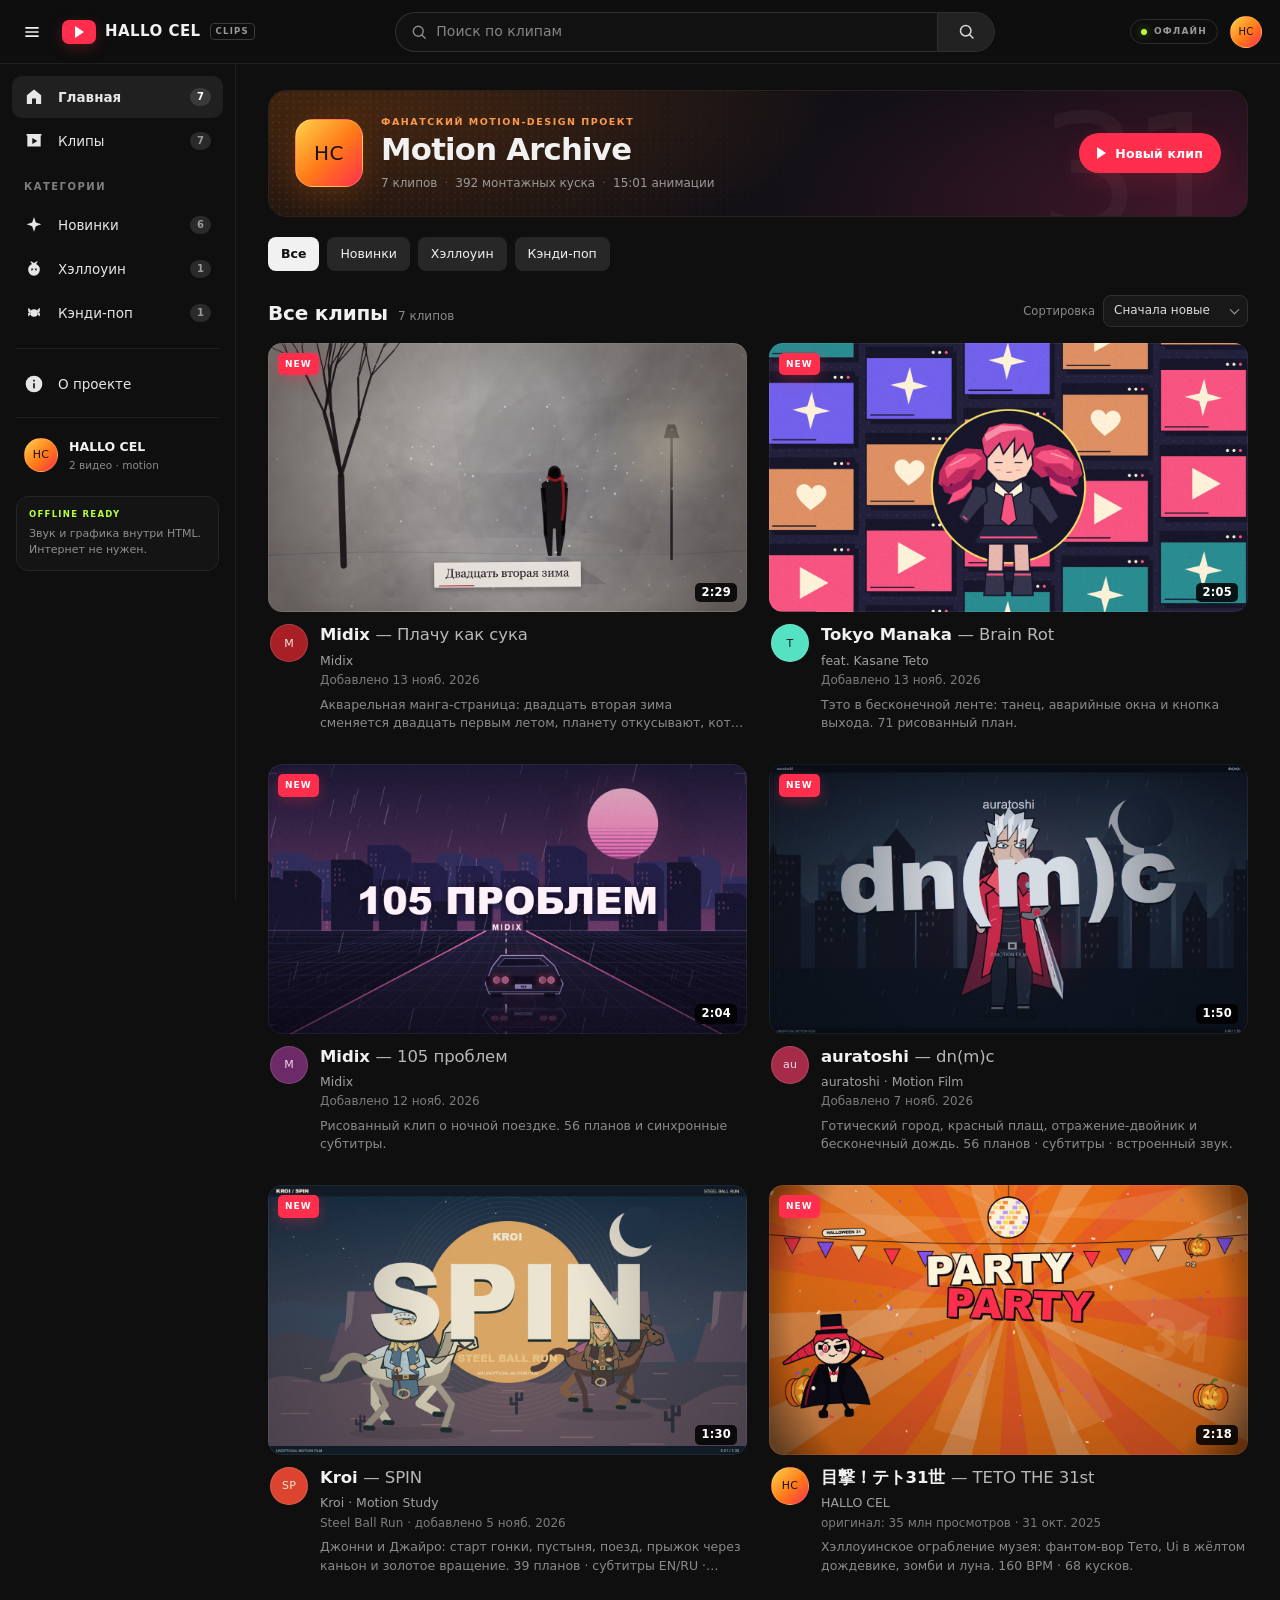
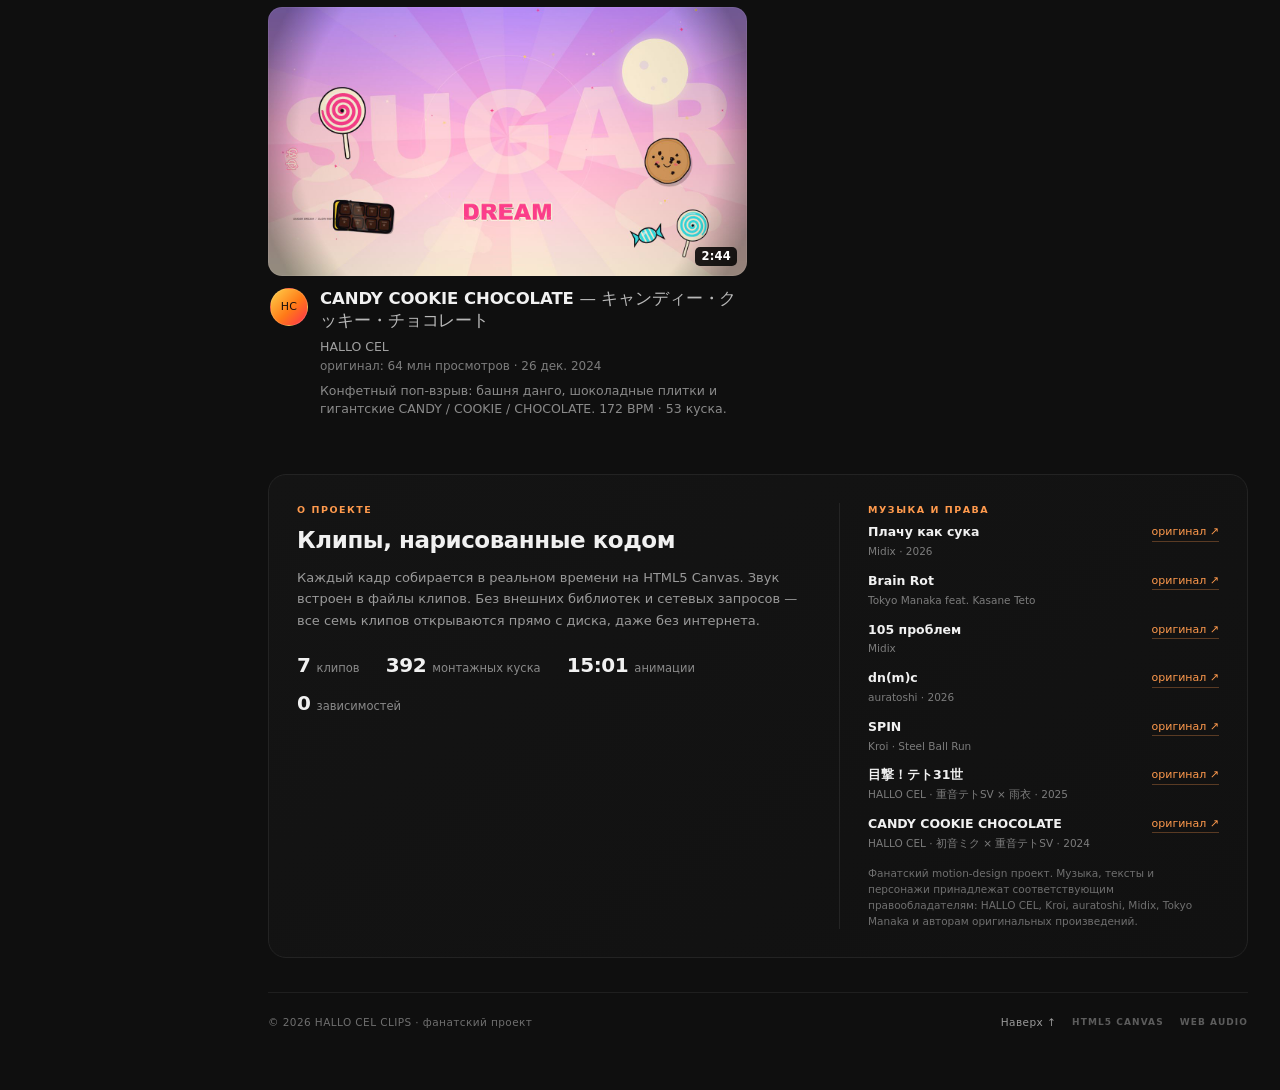
==== commit 85e603d7: "Add Midix - Plachu kak suka: watercolor manga clip with karaoke subs 148.75 s, 42 timed lyric lines," ====
--- a/index.html
+++ b/index.html
@@ -3,9 +3,9 @@
 <head>
   <meta charset="utf-8">
   <meta name="viewport" content="width=device-width, initial-scale=1, viewport-fit=cover">
-  <title>Motion Archive — Brain Rot, 105 проблем, dn(m)c, SPIN, TETO THE 31st, CANDY COOKIE CHOCOLATE</title>
+  <title>Motion Archive — Плачу как сука, Brain Rot, 105 проблем, dn(m)c, SPIN, TETO THE 31st, CANDY COOKIE CHOCOLATE</title>
   <link rel="icon" href="data:image/svg+xml,%3Csvg xmlns='http://www.w3.org/2000/svg' viewBox='0 0 64 64'%3E%3Crect width='64' height='64' rx='16' fill='%23ff2e4d'/%3E%3Cpath d='M26 18v28l22-14z' fill='%23fff'/%3E%3C/svg%3E">
-  <meta name="description" content="Авторские motion-клипы: Tokyo Manaka — Brain Rot, Midix — 105 проблем, auratoshi — dn(m)c, Kroi — SPIN, 目撃！テト31世 и CANDY COOKIE CHOCOLATE. HTML5 Canvas, встроенный звук, работают офлайн.">
+  <meta name="description" content="Авторские motion-клипы: Midix — Плачу как сука и 105 проблем, Tokyo Manaka — Brain Rot, auratoshi — dn(m)c, Kroi — SPIN, 目撃！テト31世 и CANDY COOKIE CHOCOLATE. HTML5 Canvas, встроенный звук, работают офлайн.">
   <meta name="theme-color" content="#0f0f0f">
   <link rel="stylesheet" href="hub.css">
 </head>
@@ -46,12 +46,12 @@
       <a class="nav-item active" href="#top" data-chip="all" data-target="top">
         <svg viewBox="0 0 24 24" aria-hidden="true"><path d="M12 3.1 3.4 10v10.3h6.2v-6.4h4.8v6.4h6.2V10L12 3.1z"/></svg>
         <span>Главная</span>
-        <span class="nav-count">6</span>
+        <span class="nav-count">7</span>
       </a>
       <a class="nav-item" href="#clips" data-chip="all" data-target="clips">
         <svg viewBox="0 0 24 24" aria-hidden="true"><path d="M4 5.5h16v13H4zM3 3.5h18v2H3zm7 5v7l6-3.5-6-3.5z"/></svg>
         <span>Клипы</span>
-        <span class="nav-count">6</span>
+        <span class="nav-count">7</span>
       </a>
 
       <div class="side-title">Категории</div>
@@ -59,7 +59,7 @@
       <a class="nav-item" href="#clips" data-chip="new" data-target="clips">
         <svg viewBox="0 0 24 24" aria-hidden="true"><path d="M12 2.4 14.2 9l6.6 2.2-6.6 2.2L12 20l-2.2-6.6L3.2 11.2 9.8 9 12 2.4z"/></svg>
         <span>Новинки</span>
-        <span class="nav-count">5</span>
+        <span class="nav-count">6</span>
       </a>
       <a class="nav-item" href="#clips" data-chip="halloween" data-target="clips">
         <svg viewBox="0 0 24 24" aria-hidden="true"><path fill-rule="evenodd" d="M12 5c-1.1-1.2-2.7-2-4.4-2 .4 1.2 1.1 2.2 2 2.9C6.6 7.1 5 9.5 5 12.2 5 16.5 8.1 20 12 20s7-3.5 7-7.8c0-2.7-1.6-5.1-4.6-6.3.9-.7 1.6-1.7 2-2.9-1.7 0-3.3.8-4.4 2zm-3.4 6.3.6 3.1 2.3-2.6-2.9-.5zm6.8 0-.6 3.1-2.3-2.6 2.9-.5z"/></svg>
@@ -107,10 +107,10 @@
           <div class="chan-kicker">Фанатский motion-design проект</div>
           <h1 id="channelTitle">Motion Archive</h1>
           <div class="chan-stats">
-            <span>6 клипов</span><i>·</i><span>343 монтажных куска</span><i>·</i><span>12:32 анимации</span>
-          </div>
-        </div>
-        <a class="chan-cta" href="brainrot/index.html"><span class="cta-tri" aria-hidden="true"></span>Новый клип</a>
+            <span>7 клипов</span><i>·</i><span>392 монтажных куска</span><i>·</i><span>15:01 анимации</span>
+          </div>
+        </div>
+        <a class="chan-cta" href="plachu/index.html"><span class="cta-tri" aria-hidden="true"></span>Новый клип</a>
       </section>
 
       <div class="chips" id="chips" role="group" aria-label="Фильтр по категориям">
@@ -123,7 +123,7 @@
       <div class="section-head" id="clips">
         <div class="section-title">
           <h2 id="sectionTitle">Все клипы</h2>
-          <span id="count" aria-live="polite">6 клипов</span>
+          <span id="count" aria-live="polite">7 клипов</span>
         </div>
         <label class="sort">Сортировка
           <span class="select-wrap">
@@ -138,6 +138,25 @@
 
       <div class="grid" id="grid">
 
+        <article class="card" data-tags="new dark" data-date="2026-11-13" data-title="Midix — Плачу как сука" data-search="midix мидикс плачу как сука плакать зима лето двадцать вторая зима двадцать первое лето планета акварель тушь манга кот нож мишка поезд дождь караоке субтитры">
+          <a class="thumb" href="plachu/index.html" aria-label="Смотреть клип Midix — Плачу как сука">
+            <img src="thumbs/plachu.jpg" alt="Плачу как сука: фигура в красном шарфе под снегом у голого дерева" width="1280" height="720">
+            <span class="badge">2:29</span>
+            <span class="new-badge">NEW</span>
+            <span class="thumb-play" aria-hidden="true"><svg viewBox="0 0 24 24"><path d="M8 5v14l11-7z"/></svg></span>
+          </a>
+          <div class="card-body">
+            <div class="card-ava" aria-hidden="true" style="background:#a81f26;color:#efe9e3">M</div>
+            <div class="card-text">
+              <a class="card-title" href="plachu/index.html">Midix <span>— Плачу как сука</span></a>
+              <div class="card-channel">Midix</div>
+              <div class="card-stats">Добавлено 13 нояб. 2026</div>
+              <p class="card-desc">Акварельная манга-страница: двадцать вторая зима сменяется двадцать первым летом, планету откусывают, кот смотрит из окна. 42 строки караоке · 49 кусков.</p>
+            </div>
+          </div>
+        </article>
+
+
         <article class="card" data-tags="new" data-date="2026-11-13" data-title="Tokyo Manaka — Brain Rot" data-search="токио манака brainrot brain rot брейнрот kasane teto касанэ тэто 重音テト 東京真中 ブレインロット лента">
           <a class="thumb" href="brainrot/index.html" aria-label="Смотреть клип Brain Rot">
             <img src="thumbs/brainrot.jpg" alt="Рисованная Касанэ Тэто в потоке ярких окон и уведомлений" width="1280" height="720">
@@ -256,26 +275,17 @@
         <div class="about-copy">
           <div class="kicker">О проекте</div>
           <h2 id="aboutTitle">Клипы, нарисованные кодом</h2>
-          <p>Каждый кадр собирается в реальном времени на HTML5 Canvas. Звук встроен в файлы клипов. Без внешних библиотек и сетевых запросов — все шесть клипов открываются прямо с диска, даже без интернета.</p>
+          <p>Каждый кадр собирается в реальном времени на HTML5 Canvas. Звук встроен в файлы клипов. Без внешних библиотек и сетевых запросов — все семь клипов открываются прямо с диска, даже без интернета.</p>
           <div class="facts">
-            <span><b>6</b> клипов</span>
-            <span><b>343</b> монтажных куска</span>
-            <span><b>12:32</b> анимации</span>
+            <span><b>7</b> клипов</span>
+            <span><b>392</b> монтажных куска</span>
+            <span><b>15:01</b> анимации</span>
             <span><b>0</b> зависимостей</span>
           </div>
         </div>
         <div class="credits">
           <div class="kicker">Музыка и права</div>
-          <ul class="credit-list"><li><div><b>Brain Rot</b><span>Tokyo Manaka feat. Kasane Teto</span></div><a href="https://www.youtube.com/watch?v=UsjsYMo3O1Q" target="_blank" rel="noopener">оригинал ↗</a></li><li><div><b>105 проблем</b><span>Midix</span></div><a href="https://www.youtube.com/watch?v=2BYg2QyA1X4" target="_blank" rel="noopener">оригинал ↗</a></li><li><div><b>dn(m)c</b><span>auratoshi · 2026</span></div><a href="https://www.youtube.com/watch?v=110f1FBc3tk" target="_blank" rel="noopener">оригинал ↗</a></li><li><div><b>SPIN</b><span>Kroi · Steel Ball Run</span></div><a href="https://www.youtube.com/watch?v=6UF_qprQiu0" target="_blank" rel="noopener">оригинал ↗</a></li>
-            <li>
-              <div><b>目撃！テト31世</b><span>HALLO CEL · 重音テトSV × 雨衣 · 2025</span></div>
-              <a href="https://www.youtube.com/watch?v=uWMr16O_Aso" target="_blank" rel="noopener">оригинал ↗</a>
-            </li>
-            <li>
-              <div><b>CANDY COOKIE CHOCOLATE</b><span>HALLO CEL · 初音ミク × 重音テトSV · 2024</span></div>
-              <a href="https://www.youtube.com/watch?v=bI3542HJRzY" target="_blank" rel="noopener">оригинал ↗</a>
-            </li>
-          </ul>
+          <ul class="credit-list"><li><div><b>Плачу как сука</b><span>Midix · 2026</span></div><a href="https://www.youtube.com/watch?v=djT9A8orMu8" target="_blank" rel="noopener">оригинал ↗</a></li><li><div><b>Brain Rot</b><span>Tokyo Manaka feat. Kasane Teto</span></div><a href="https://www.youtube.com/watch?v=UsjsYMo3O1Q" target="_blank" rel="noopener">оригинал ↗</a></li><li><div><b>105 проблем</b><span>Midix</span></div><a href="https://www.youtube.com/watch?v=2BYg2QyA1X4" target="_blank" rel="noopener">оригинал ↗</a></li><li><div><b>dn(m)c</b><span>auratoshi · 2026</span></div><a href="https://www.youtube.com/watch?v=110f1FBc3tk" target="_blank" rel="noopener">оригинал ↗</a></li><li><div><b>SPIN</b><span>Kroi · Steel Ball Run</span></div><a href="https://www.youtube.com/watch?v=6UF_qprQiu0" target="_blank" rel="noopener">оригинал ↗</a></li><li><div><b>目撃！テト31世</b><span>HALLO CEL · 重音テトSV × 雨衣 · 2025</span></div><a href="https://www.youtube.com/watch?v=uWMr16O_Aso" target="_blank" rel="noopener">оригинал ↗</a></li><li><div><b>CANDY COOKIE CHOCOLATE</b><span>HALLO CEL · 初音ミク × 重音テトSV · 2024</span></div><a href="https://www.youtube.com/watch?v=bI3542HJRzY" target="_blank" rel="noopener">оригинал ↗</a></li></ul>
           <p class="credits-note">Фанатский motion-design проект. Музыка, тексты и персонажи принадлежат соответствующим правообладателям: HALLO CEL, Kroi, auratoshi, Midix, Tokyo Manaka и авторам оригинальных произведений.</p>
         </div>
       </section>
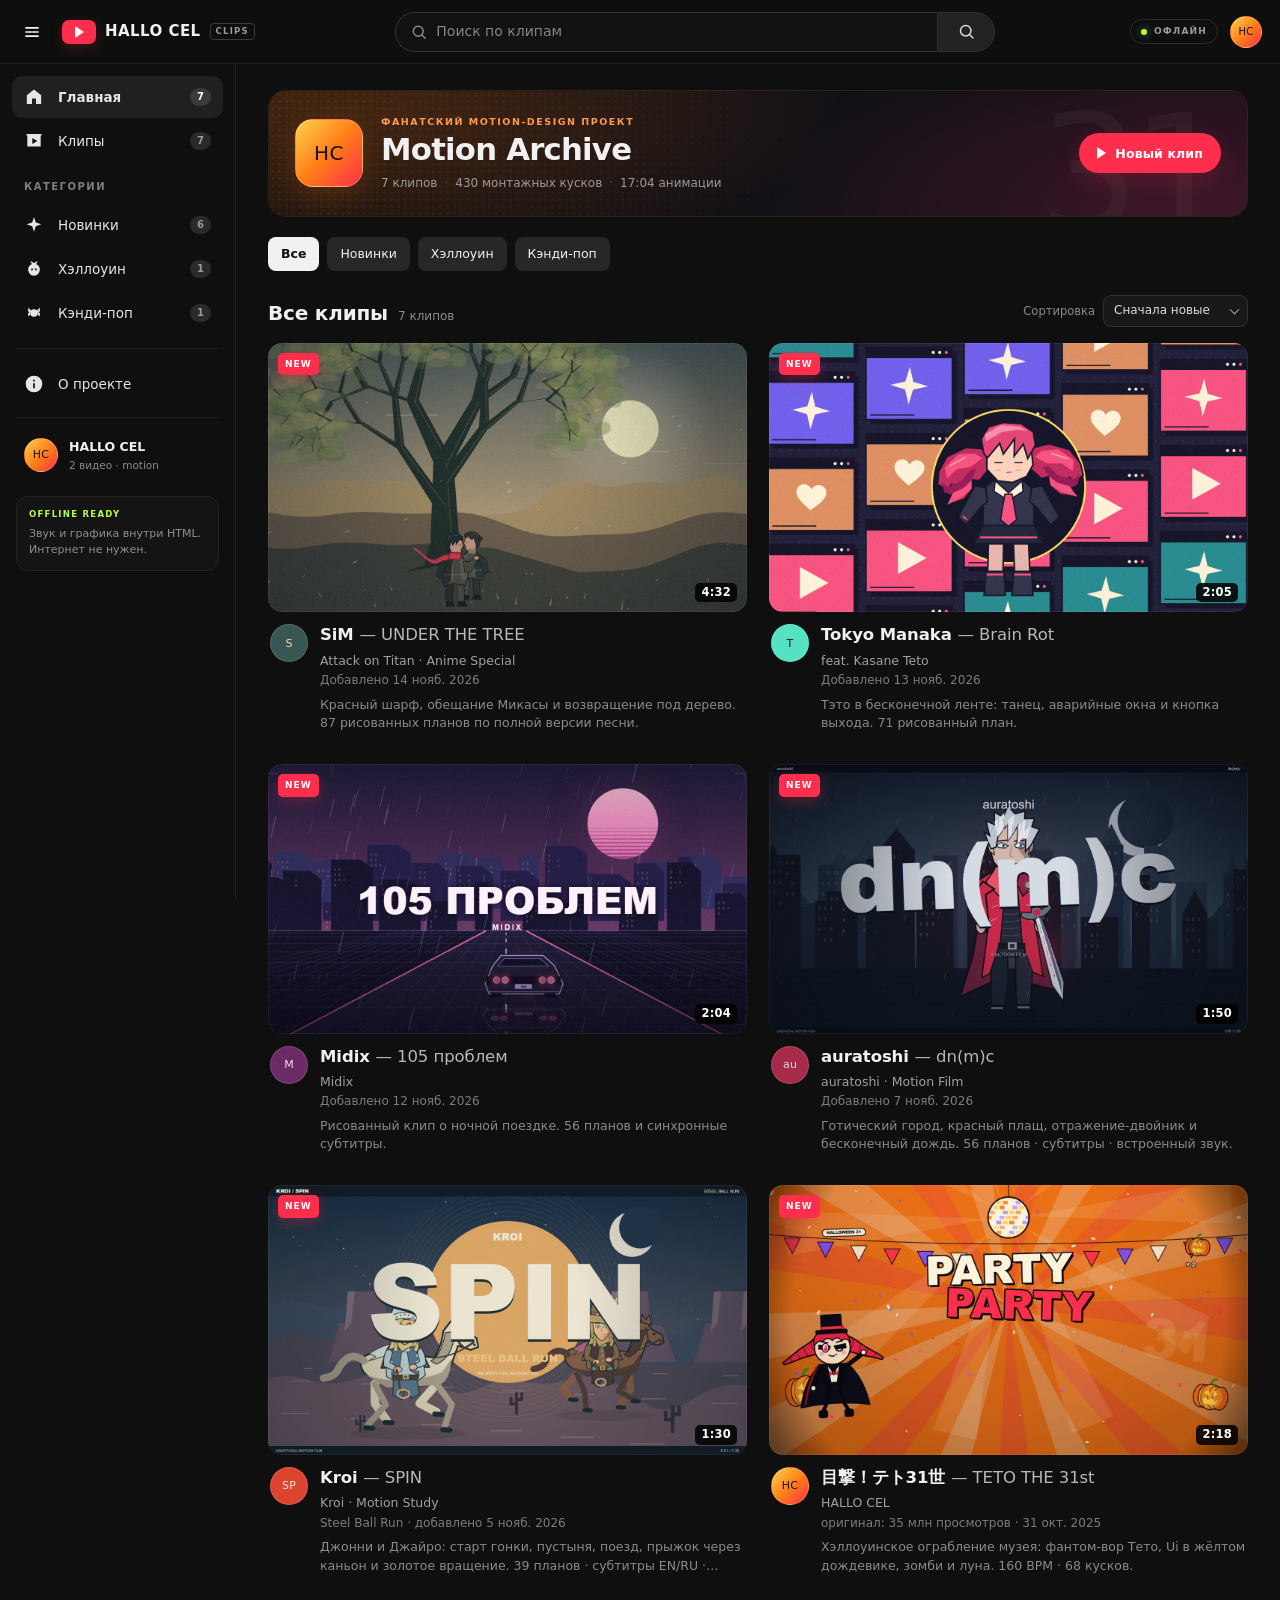
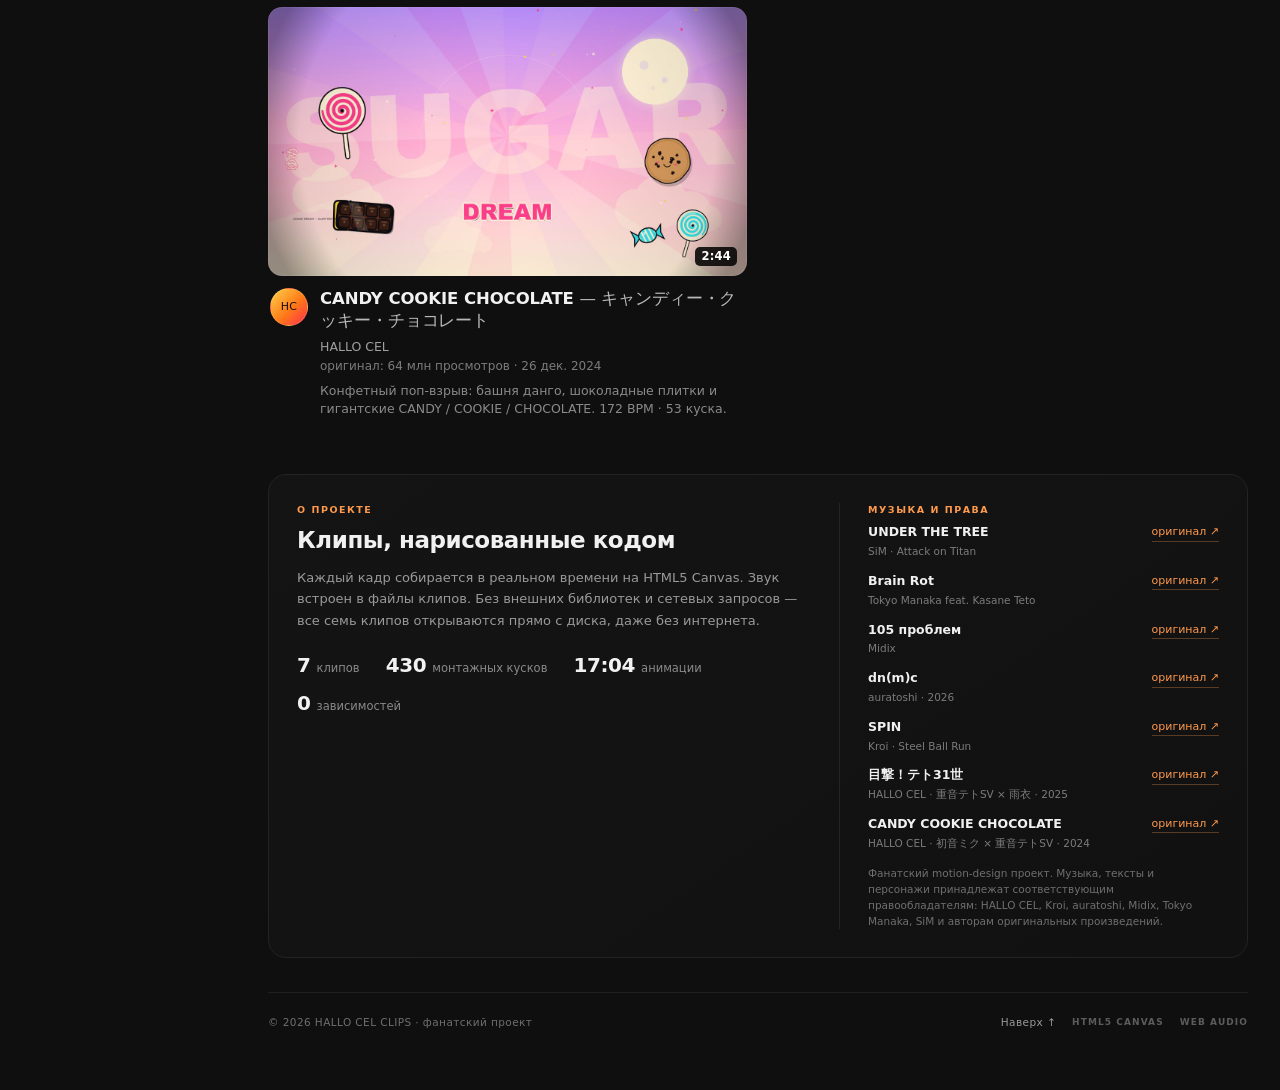
==== commit 9faf5307: "Add illustrated Under the Tree music clip" ====
--- a/index.html
+++ b/index.html
@@ -3,9 +3,9 @@
 <head>
   <meta charset="utf-8">
   <meta name="viewport" content="width=device-width, initial-scale=1, viewport-fit=cover">
-  <title>Motion Archive — Плачу как сука, Brain Rot, 105 проблем, dn(m)c, SPIN, TETO THE 31st, CANDY COOKIE CHOCOLATE</title>
+  <title>Motion Archive — UNDER THE TREE, Brain Rot, 105 проблем, dn(m)c, SPIN, TETO THE 31st, CANDY COOKIE CHOCOLATE</title>
   <link rel="icon" href="data:image/svg+xml,%3Csvg xmlns='http://www.w3.org/2000/svg' viewBox='0 0 64 64'%3E%3Crect width='64' height='64' rx='16' fill='%23ff2e4d'/%3E%3Cpath d='M26 18v28l22-14z' fill='%23fff'/%3E%3C/svg%3E">
-  <meta name="description" content="Авторские motion-клипы: Midix — Плачу как сука и 105 проблем, Tokyo Manaka — Brain Rot, auratoshi — dn(m)c, Kroi — SPIN, 目撃！テト31世 и CANDY COOKIE CHOCOLATE. HTML5 Canvas, встроенный звук, работают офлайн.">
+  <meta name="description" content="Авторские motion-клипы: SiM — UNDER THE TREE, Tokyo Manaka — Brain Rot, Midix — 105 проблем, auratoshi — dn(m)c, Kroi — SPIN, 目撃！テト31世 и CANDY COOKIE CHOCOLATE. HTML5 Canvas, встроенный звук, работают офлайн.">
   <meta name="theme-color" content="#0f0f0f">
   <link rel="stylesheet" href="hub.css">
 </head>
@@ -107,10 +107,10 @@
           <div class="chan-kicker">Фанатский motion-design проект</div>
           <h1 id="channelTitle">Motion Archive</h1>
           <div class="chan-stats">
-            <span>7 клипов</span><i>·</i><span>392 монтажных куска</span><i>·</i><span>15:01 анимации</span>
-          </div>
-        </div>
-        <a class="chan-cta" href="plachu/index.html"><span class="cta-tri" aria-hidden="true"></span>Новый клип</a>
+            <span>7 клипов</span><i>·</i><span>430 монтажных кусков</span><i>·</i><span>17:04 анимации</span>
+          </div>
+        </div>
+        <a class="chan-cta" href="under-the-tree/index.html"><span class="cta-tri" aria-hidden="true"></span>Новый клип</a>
       </section>
 
       <div class="chips" id="chips" role="group" aria-label="Фильтр по категориям">
@@ -138,20 +138,20 @@
 
       <div class="grid" id="grid">
 
-        <article class="card" data-tags="new dark" data-date="2026-11-13" data-title="Midix — Плачу как сука" data-search="midix мидикс плачу как сука плакать зима лето двадцать вторая зима двадцать первое лето планета акварель тушь манга кот нож мишка поезд дождь караоке субтитры">
-          <a class="thumb" href="plachu/index.html" aria-label="Смотреть клип Midix — Плачу как сука">
-            <img src="thumbs/plachu.jpg" alt="Плачу как сука: фигура в красном шарфе под снегом у голого дерева" width="1280" height="720">
-            <span class="badge">2:29</span>
+        <article class="card" data-tags="new" data-date="2026-11-14" data-title="SiM — UNDER THE TREE" data-search="sim under the tree атака титанов attack on titan shingeki микаса эрен красный шарф под деревом">
+          <a class="thumb" href="under-the-tree/index.html" aria-label="Смотреть клип UNDER THE TREE">
+            <img src="thumbs/under-the-tree.jpg" alt="Рисованный холм с деревом, Микаса и Эрен" width="1280" height="720">
+            <span class="badge">4:32</span>
             <span class="new-badge">NEW</span>
             <span class="thumb-play" aria-hidden="true"><svg viewBox="0 0 24 24"><path d="M8 5v14l11-7z"/></svg></span>
           </a>
           <div class="card-body">
-            <div class="card-ava" aria-hidden="true" style="background:#a81f26;color:#efe9e3">M</div>
-            <div class="card-text">
-              <a class="card-title" href="plachu/index.html">Midix <span>— Плачу как сука</span></a>
-              <div class="card-channel">Midix</div>
-              <div class="card-stats">Добавлено 13 нояб. 2026</div>
-              <p class="card-desc">Акварельная манга-страница: двадцать вторая зима сменяется двадцать первым летом, планету откусывают, кот смотрит из окна. 42 строки караоке · 49 кусков.</p>
+            <div class="card-ava" aria-hidden="true" style="background:#385653;color:#f1daac">S</div>
+            <div class="card-text">
+              <a class="card-title" href="under-the-tree/index.html">SiM <span>— UNDER THE TREE</span></a>
+              <div class="card-channel">Attack on Titan · Anime Special</div>
+              <div class="card-stats">Добавлено 14 нояб. 2026</div>
+              <p class="card-desc">Красный шарф, обещание Микасы и возвращение под дерево. 87 рисованных планов по полной версии песни.</p>
             </div>
           </div>
         </article>
@@ -278,15 +278,24 @@
           <p>Каждый кадр собирается в реальном времени на HTML5 Canvas. Звук встроен в файлы клипов. Без внешних библиотек и сетевых запросов — все семь клипов открываются прямо с диска, даже без интернета.</p>
           <div class="facts">
             <span><b>7</b> клипов</span>
-            <span><b>392</b> монтажных куска</span>
-            <span><b>15:01</b> анимации</span>
+            <span><b>430</b> монтажных кусков</span>
+            <span><b>17:04</b> анимации</span>
             <span><b>0</b> зависимостей</span>
           </div>
         </div>
         <div class="credits">
           <div class="kicker">Музыка и права</div>
-          <ul class="credit-list"><li><div><b>Плачу как сука</b><span>Midix · 2026</span></div><a href="https://www.youtube.com/watch?v=djT9A8orMu8" target="_blank" rel="noopener">оригинал ↗</a></li><li><div><b>Brain Rot</b><span>Tokyo Manaka feat. Kasane Teto</span></div><a href="https://www.youtube.com/watch?v=UsjsYMo3O1Q" target="_blank" rel="noopener">оригинал ↗</a></li><li><div><b>105 проблем</b><span>Midix</span></div><a href="https://www.youtube.com/watch?v=2BYg2QyA1X4" target="_blank" rel="noopener">оригинал ↗</a></li><li><div><b>dn(m)c</b><span>auratoshi · 2026</span></div><a href="https://www.youtube.com/watch?v=110f1FBc3tk" target="_blank" rel="noopener">оригинал ↗</a></li><li><div><b>SPIN</b><span>Kroi · Steel Ball Run</span></div><a href="https://www.youtube.com/watch?v=6UF_qprQiu0" target="_blank" rel="noopener">оригинал ↗</a></li><li><div><b>目撃！テト31世</b><span>HALLO CEL · 重音テトSV × 雨衣 · 2025</span></div><a href="https://www.youtube.com/watch?v=uWMr16O_Aso" target="_blank" rel="noopener">оригинал ↗</a></li><li><div><b>CANDY COOKIE CHOCOLATE</b><span>HALLO CEL · 初音ミク × 重音テトSV · 2024</span></div><a href="https://www.youtube.com/watch?v=bI3542HJRzY" target="_blank" rel="noopener">оригинал ↗</a></li></ul>
-          <p class="credits-note">Фанатский motion-design проект. Музыка, тексты и персонажи принадлежат соответствующим правообладателям: HALLO CEL, Kroi, auratoshi, Midix, Tokyo Manaka и авторам оригинальных произведений.</p>
+          <ul class="credit-list"><li><div><b>UNDER THE TREE</b><span>SiM · Attack on Titan</span></div><a href="https://www.youtube.com/watch?v=IPX-L2F78fU" target="_blank" rel="noopener">оригинал ↗</a></li><li><div><b>Brain Rot</b><span>Tokyo Manaka feat. Kasane Teto</span></div><a href="https://www.youtube.com/watch?v=UsjsYMo3O1Q" target="_blank" rel="noopener">оригинал ↗</a></li><li><div><b>105 проблем</b><span>Midix</span></div><a href="https://www.youtube.com/watch?v=2BYg2QyA1X4" target="_blank" rel="noopener">оригинал ↗</a></li><li><div><b>dn(m)c</b><span>auratoshi · 2026</span></div><a href="https://www.youtube.com/watch?v=110f1FBc3tk" target="_blank" rel="noopener">оригинал ↗</a></li><li><div><b>SPIN</b><span>Kroi · Steel Ball Run</span></div><a href="https://www.youtube.com/watch?v=6UF_qprQiu0" target="_blank" rel="noopener">оригинал ↗</a></li>
+            <li>
+              <div><b>目撃！テト31世</b><span>HALLO CEL · 重音テトSV × 雨衣 · 2025</span></div>
+              <a href="https://www.youtube.com/watch?v=uWMr16O_Aso" target="_blank" rel="noopener">оригинал ↗</a>
+            </li>
+            <li>
+              <div><b>CANDY COOKIE CHOCOLATE</b><span>HALLO CEL · 初音ミク × 重音テトSV · 2024</span></div>
+              <a href="https://www.youtube.com/watch?v=bI3542HJRzY" target="_blank" rel="noopener">оригинал ↗</a>
+            </li>
+          </ul>
+          <p class="credits-note">Фанатский motion-design проект. Музыка, тексты и персонажи принадлежат соответствующим правообладателям: HALLO CEL, Kroi, auratoshi, Midix, Tokyo Manaka, SiM и авторам оригинальных произведений.</p>
         </div>
       </section>
 
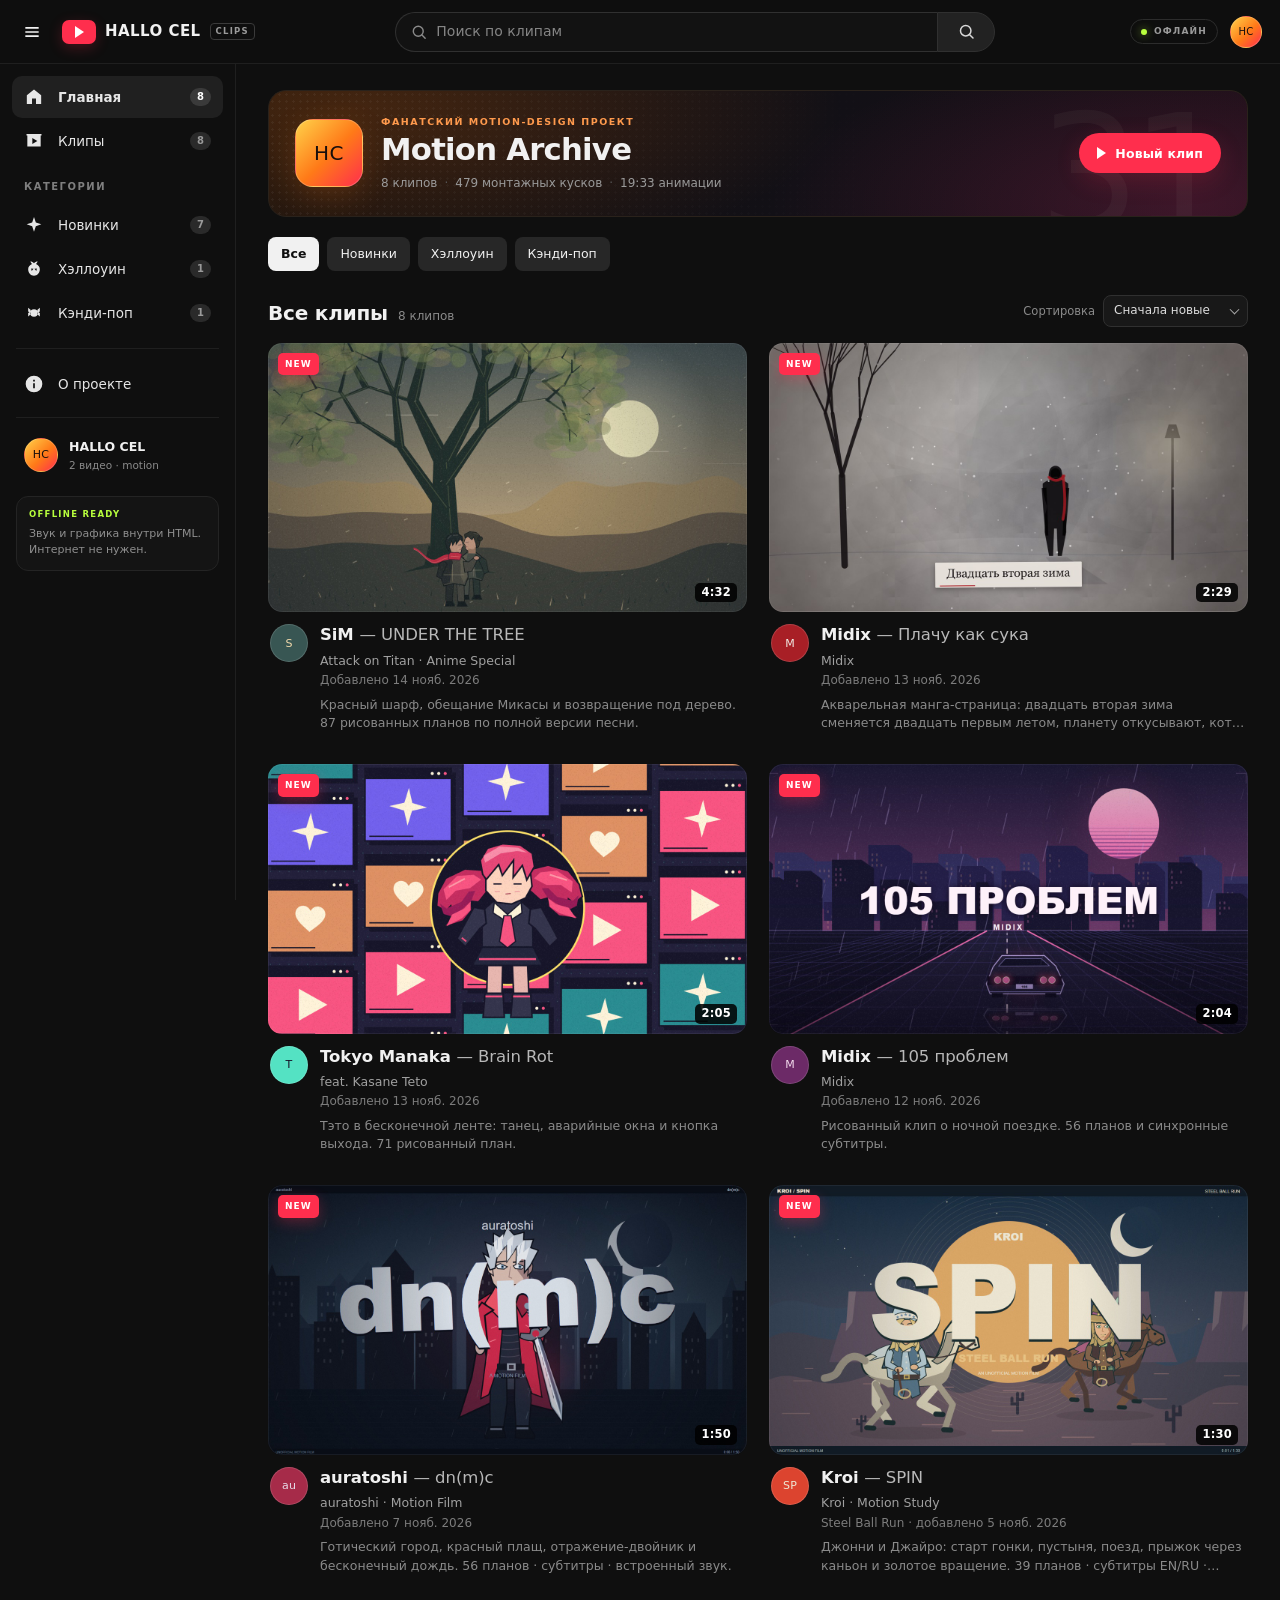
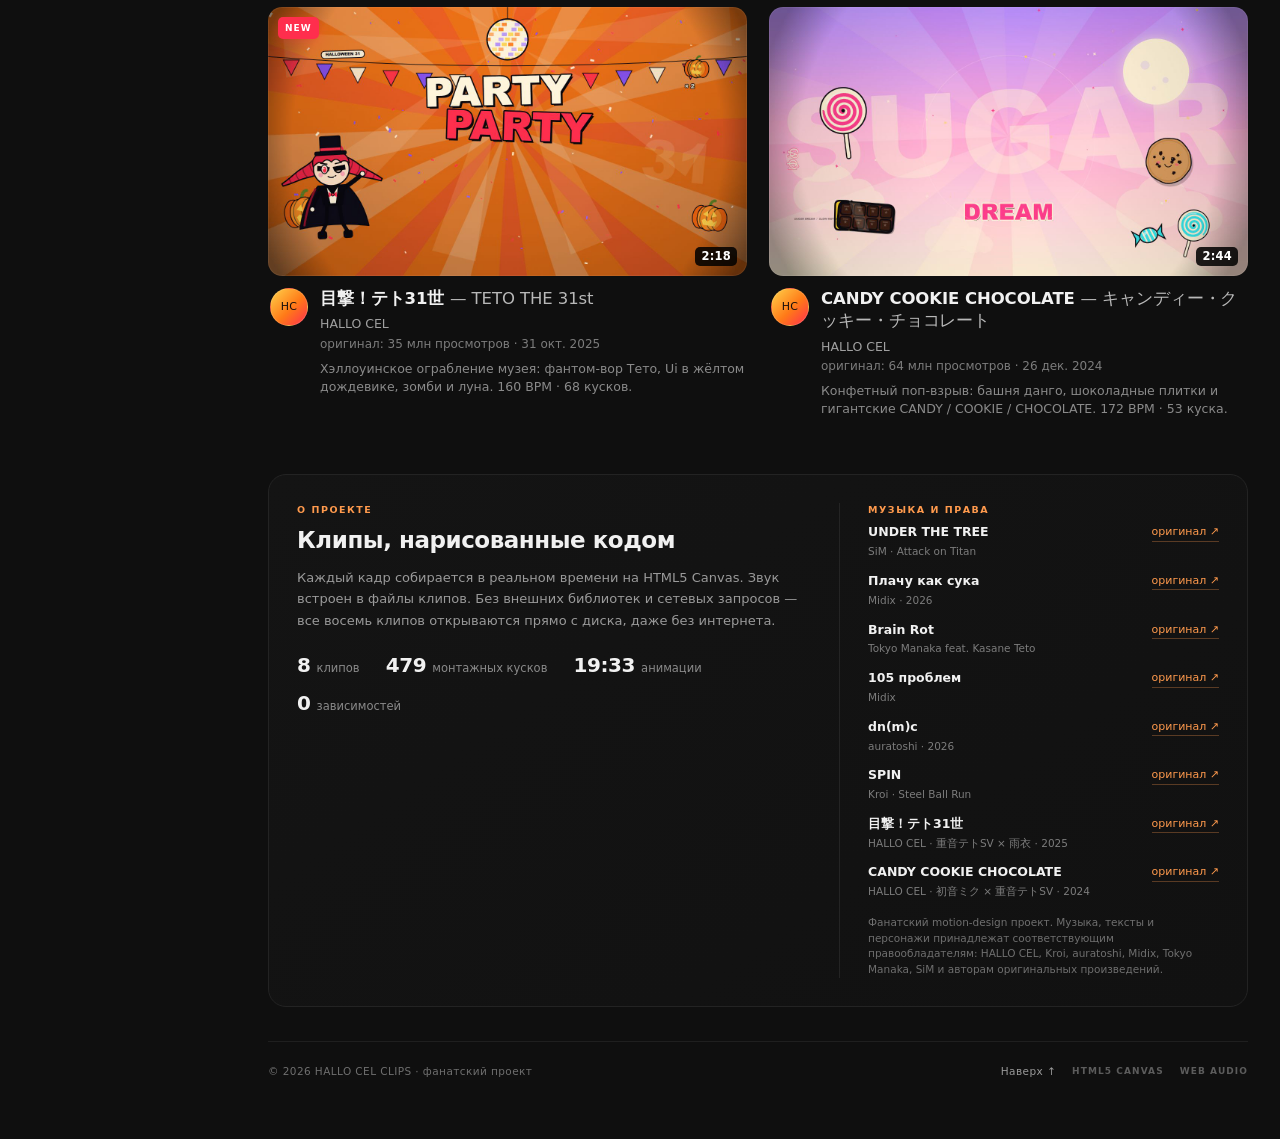
==== commit d2b57d9a: "Combine Under the Tree with the current clip gallery" ====
--- a/index.html
+++ b/index.html
@@ -3,9 +3,9 @@
 <head>
   <meta charset="utf-8">
   <meta name="viewport" content="width=device-width, initial-scale=1, viewport-fit=cover">
-  <title>Motion Archive — UNDER THE TREE, Brain Rot, 105 проблем, dn(m)c, SPIN, TETO THE 31st, CANDY COOKIE CHOCOLATE</title>
+  <title>Motion Archive — UNDER THE TREE, Плачу как сука, Brain Rot, 105 проблем, dn(m)c, SPIN, TETO THE 31st, CANDY COOKIE CHOCOLATE</title>
   <link rel="icon" href="data:image/svg+xml,%3Csvg xmlns='http://www.w3.org/2000/svg' viewBox='0 0 64 64'%3E%3Crect width='64' height='64' rx='16' fill='%23ff2e4d'/%3E%3Cpath d='M26 18v28l22-14z' fill='%23fff'/%3E%3C/svg%3E">
-  <meta name="description" content="Авторские motion-клипы: SiM — UNDER THE TREE, Tokyo Manaka — Brain Rot, Midix — 105 проблем, auratoshi — dn(m)c, Kroi — SPIN, 目撃！テト31世 и CANDY COOKIE CHOCOLATE. HTML5 Canvas, встроенный звук, работают офлайн.">
+  <meta name="description" content="Авторские motion-клипы: SiM — UNDER THE TREE, Midix — Плачу как сука и 105 проблем, Tokyo Manaka — Brain Rot, auratoshi — dn(m)c, Kroi — SPIN, 目撃！テト31世 и CANDY COOKIE CHOCOLATE. HTML5 Canvas, встроенный звук, работают офлайн.">
   <meta name="theme-color" content="#0f0f0f">
   <link rel="stylesheet" href="hub.css">
 </head>
@@ -46,12 +46,12 @@
       <a class="nav-item active" href="#top" data-chip="all" data-target="top">
         <svg viewBox="0 0 24 24" aria-hidden="true"><path d="M12 3.1 3.4 10v10.3h6.2v-6.4h4.8v6.4h6.2V10L12 3.1z"/></svg>
         <span>Главная</span>
-        <span class="nav-count">7</span>
+        <span class="nav-count">8</span>
       </a>
       <a class="nav-item" href="#clips" data-chip="all" data-target="clips">
         <svg viewBox="0 0 24 24" aria-hidden="true"><path d="M4 5.5h16v13H4zM3 3.5h18v2H3zm7 5v7l6-3.5-6-3.5z"/></svg>
         <span>Клипы</span>
-        <span class="nav-count">7</span>
+        <span class="nav-count">8</span>
       </a>
 
       <div class="side-title">Категории</div>
@@ -59,7 +59,7 @@
       <a class="nav-item" href="#clips" data-chip="new" data-target="clips">
         <svg viewBox="0 0 24 24" aria-hidden="true"><path d="M12 2.4 14.2 9l6.6 2.2-6.6 2.2L12 20l-2.2-6.6L3.2 11.2 9.8 9 12 2.4z"/></svg>
         <span>Новинки</span>
-        <span class="nav-count">6</span>
+        <span class="nav-count">7</span>
       </a>
       <a class="nav-item" href="#clips" data-chip="halloween" data-target="clips">
         <svg viewBox="0 0 24 24" aria-hidden="true"><path fill-rule="evenodd" d="M12 5c-1.1-1.2-2.7-2-4.4-2 .4 1.2 1.1 2.2 2 2.9C6.6 7.1 5 9.5 5 12.2 5 16.5 8.1 20 12 20s7-3.5 7-7.8c0-2.7-1.6-5.1-4.6-6.3.9-.7 1.6-1.7 2-2.9-1.7 0-3.3.8-4.4 2zm-3.4 6.3.6 3.1 2.3-2.6-2.9-.5zm6.8 0-.6 3.1-2.3-2.6 2.9-.5z"/></svg>
@@ -107,7 +107,7 @@
           <div class="chan-kicker">Фанатский motion-design проект</div>
           <h1 id="channelTitle">Motion Archive</h1>
           <div class="chan-stats">
-            <span>7 клипов</span><i>·</i><span>430 монтажных кусков</span><i>·</i><span>17:04 анимации</span>
+            <span>8 клипов</span><i>·</i><span>479 монтажных кусков</span><i>·</i><span>19:33 анимации</span>
           </div>
         </div>
         <a class="chan-cta" href="under-the-tree/index.html"><span class="cta-tri" aria-hidden="true"></span>Новый клип</a>
@@ -123,7 +123,7 @@
       <div class="section-head" id="clips">
         <div class="section-title">
           <h2 id="sectionTitle">Все клипы</h2>
-          <span id="count" aria-live="polite">7 клипов</span>
+          <span id="count" aria-live="polite">8 клипов</span>
         </div>
         <label class="sort">Сортировка
           <span class="select-wrap">
@@ -157,6 +157,25 @@
         </article>
 
 
+        <article class="card" data-tags="new dark" data-date="2026-11-13" data-title="Midix — Плачу как сука" data-search="midix мидикс плачу как сука плакать зима лето двадцать вторая зима двадцать первое лето планета акварель тушь манга кот нож мишка поезд дождь караоке субтитры">
+          <a class="thumb" href="plachu/index.html" aria-label="Смотреть клип Midix — Плачу как сука">
+            <img src="thumbs/plachu.jpg" alt="Плачу как сука: фигура в красном шарфе под снегом у голого дерева" width="1280" height="720">
+            <span class="badge">2:29</span>
+            <span class="new-badge">NEW</span>
+            <span class="thumb-play" aria-hidden="true"><svg viewBox="0 0 24 24"><path d="M8 5v14l11-7z"/></svg></span>
+          </a>
+          <div class="card-body">
+            <div class="card-ava" aria-hidden="true" style="background:#a81f26;color:#efe9e3">M</div>
+            <div class="card-text">
+              <a class="card-title" href="plachu/index.html">Midix <span>— Плачу как сука</span></a>
+              <div class="card-channel">Midix</div>
+              <div class="card-stats">Добавлено 13 нояб. 2026</div>
+              <p class="card-desc">Акварельная манга-страница: двадцать вторая зима сменяется двадцать первым летом, планету откусывают, кот смотрит из окна. 42 строки караоке · 49 кусков.</p>
+            </div>
+          </div>
+        </article>
+
+
         <article class="card" data-tags="new" data-date="2026-11-13" data-title="Tokyo Manaka — Brain Rot" data-search="токио манака brainrot brain rot брейнрот kasane teto касанэ тэто 重音テト 東京真中 ブレインロット лента">
           <a class="thumb" href="brainrot/index.html" aria-label="Смотреть клип Brain Rot">
             <img src="thumbs/brainrot.jpg" alt="Рисованная Касанэ Тэто в потоке ярких окон и уведомлений" width="1280" height="720">
@@ -275,26 +294,17 @@
         <div class="about-copy">
           <div class="kicker">О проекте</div>
           <h2 id="aboutTitle">Клипы, нарисованные кодом</h2>
-          <p>Каждый кадр собирается в реальном времени на HTML5 Canvas. Звук встроен в файлы клипов. Без внешних библиотек и сетевых запросов — все семь клипов открываются прямо с диска, даже без интернета.</p>
+          <p>Каждый кадр собирается в реальном времени на HTML5 Canvas. Звук встроен в файлы клипов. Без внешних библиотек и сетевых запросов — все восемь клипов открываются прямо с диска, даже без интернета.</p>
           <div class="facts">
-            <span><b>7</b> клипов</span>
-            <span><b>430</b> монтажных кусков</span>
-            <span><b>17:04</b> анимации</span>
+            <span><b>8</b> клипов</span>
+            <span><b>479</b> монтажных кусков</span>
+            <span><b>19:33</b> анимации</span>
             <span><b>0</b> зависимостей</span>
           </div>
         </div>
         <div class="credits">
           <div class="kicker">Музыка и права</div>
-          <ul class="credit-list"><li><div><b>UNDER THE TREE</b><span>SiM · Attack on Titan</span></div><a href="https://www.youtube.com/watch?v=IPX-L2F78fU" target="_blank" rel="noopener">оригинал ↗</a></li><li><div><b>Brain Rot</b><span>Tokyo Manaka feat. Kasane Teto</span></div><a href="https://www.youtube.com/watch?v=UsjsYMo3O1Q" target="_blank" rel="noopener">оригинал ↗</a></li><li><div><b>105 проблем</b><span>Midix</span></div><a href="https://www.youtube.com/watch?v=2BYg2QyA1X4" target="_blank" rel="noopener">оригинал ↗</a></li><li><div><b>dn(m)c</b><span>auratoshi · 2026</span></div><a href="https://www.youtube.com/watch?v=110f1FBc3tk" target="_blank" rel="noopener">оригинал ↗</a></li><li><div><b>SPIN</b><span>Kroi · Steel Ball Run</span></div><a href="https://www.youtube.com/watch?v=6UF_qprQiu0" target="_blank" rel="noopener">оригинал ↗</a></li>
-            <li>
-              <div><b>目撃！テト31世</b><span>HALLO CEL · 重音テトSV × 雨衣 · 2025</span></div>
-              <a href="https://www.youtube.com/watch?v=uWMr16O_Aso" target="_blank" rel="noopener">оригинал ↗</a>
-            </li>
-            <li>
-              <div><b>CANDY COOKIE CHOCOLATE</b><span>HALLO CEL · 初音ミク × 重音テトSV · 2024</span></div>
-              <a href="https://www.youtube.com/watch?v=bI3542HJRzY" target="_blank" rel="noopener">оригинал ↗</a>
-            </li>
-          </ul>
+          <ul class="credit-list"><li><div><b>UNDER THE TREE</b><span>SiM · Attack on Titan</span></div><a href="https://www.youtube.com/watch?v=IPX-L2F78fU" target="_blank" rel="noopener">оригинал ↗</a></li><li><div><b>Плачу как сука</b><span>Midix · 2026</span></div><a href="https://www.youtube.com/watch?v=djT9A8orMu8" target="_blank" rel="noopener">оригинал ↗</a></li><li><div><b>Brain Rot</b><span>Tokyo Manaka feat. Kasane Teto</span></div><a href="https://www.youtube.com/watch?v=UsjsYMo3O1Q" target="_blank" rel="noopener">оригинал ↗</a></li><li><div><b>105 проблем</b><span>Midix</span></div><a href="https://www.youtube.com/watch?v=2BYg2QyA1X4" target="_blank" rel="noopener">оригинал ↗</a></li><li><div><b>dn(m)c</b><span>auratoshi · 2026</span></div><a href="https://www.youtube.com/watch?v=110f1FBc3tk" target="_blank" rel="noopener">оригинал ↗</a></li><li><div><b>SPIN</b><span>Kroi · Steel Ball Run</span></div><a href="https://www.youtube.com/watch?v=6UF_qprQiu0" target="_blank" rel="noopener">оригинал ↗</a></li><li><div><b>目撃！テト31世</b><span>HALLO CEL · 重音テトSV × 雨衣 · 2025</span></div><a href="https://www.youtube.com/watch?v=uWMr16O_Aso" target="_blank" rel="noopener">оригинал ↗</a></li><li><div><b>CANDY COOKIE CHOCOLATE</b><span>HALLO CEL · 初音ミク × 重音テトSV · 2024</span></div><a href="https://www.youtube.com/watch?v=bI3542HJRzY" target="_blank" rel="noopener">оригинал ↗</a></li></ul>
           <p class="credits-note">Фанатский motion-design проект. Музыка, тексты и персонажи принадлежат соответствующим правообладателям: HALLO CEL, Kroi, auratoshi, Midix, Tokyo Manaka, SiM и авторам оригинальных произведений.</p>
         </div>
       </section>
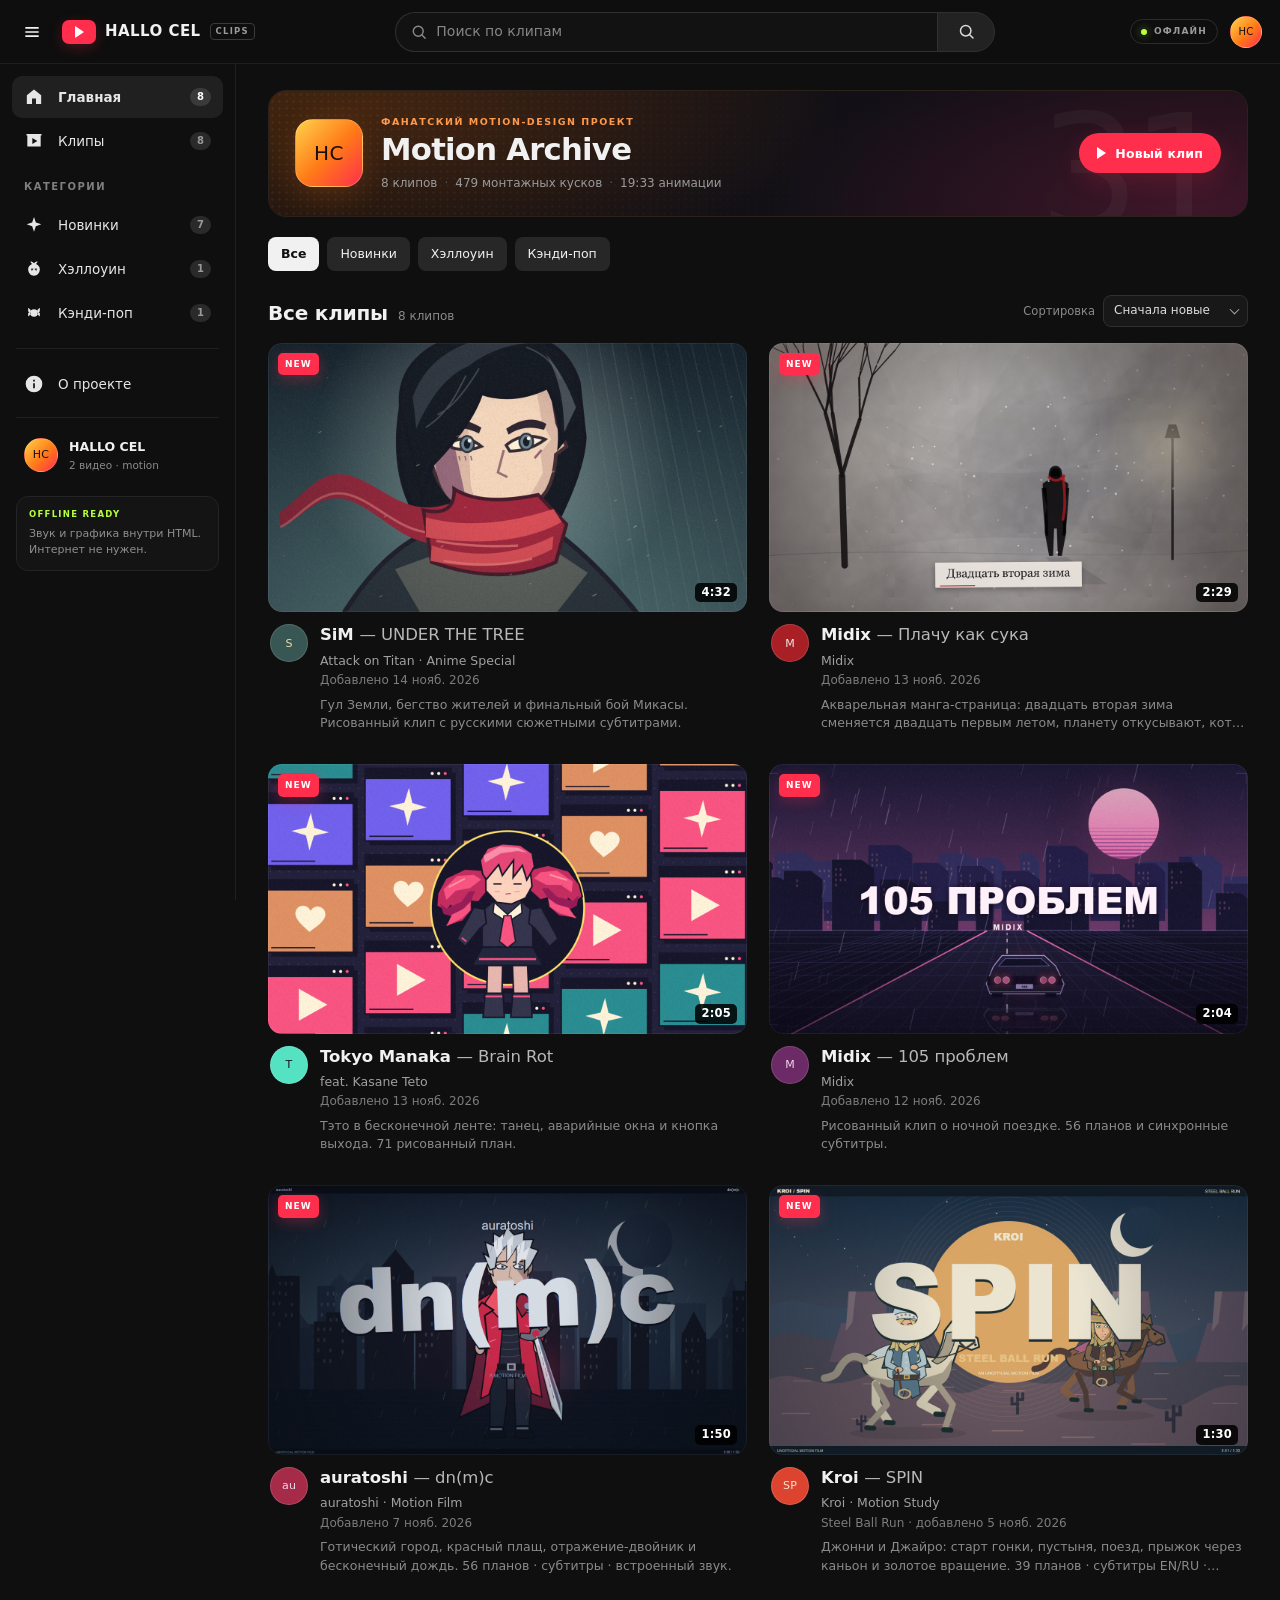
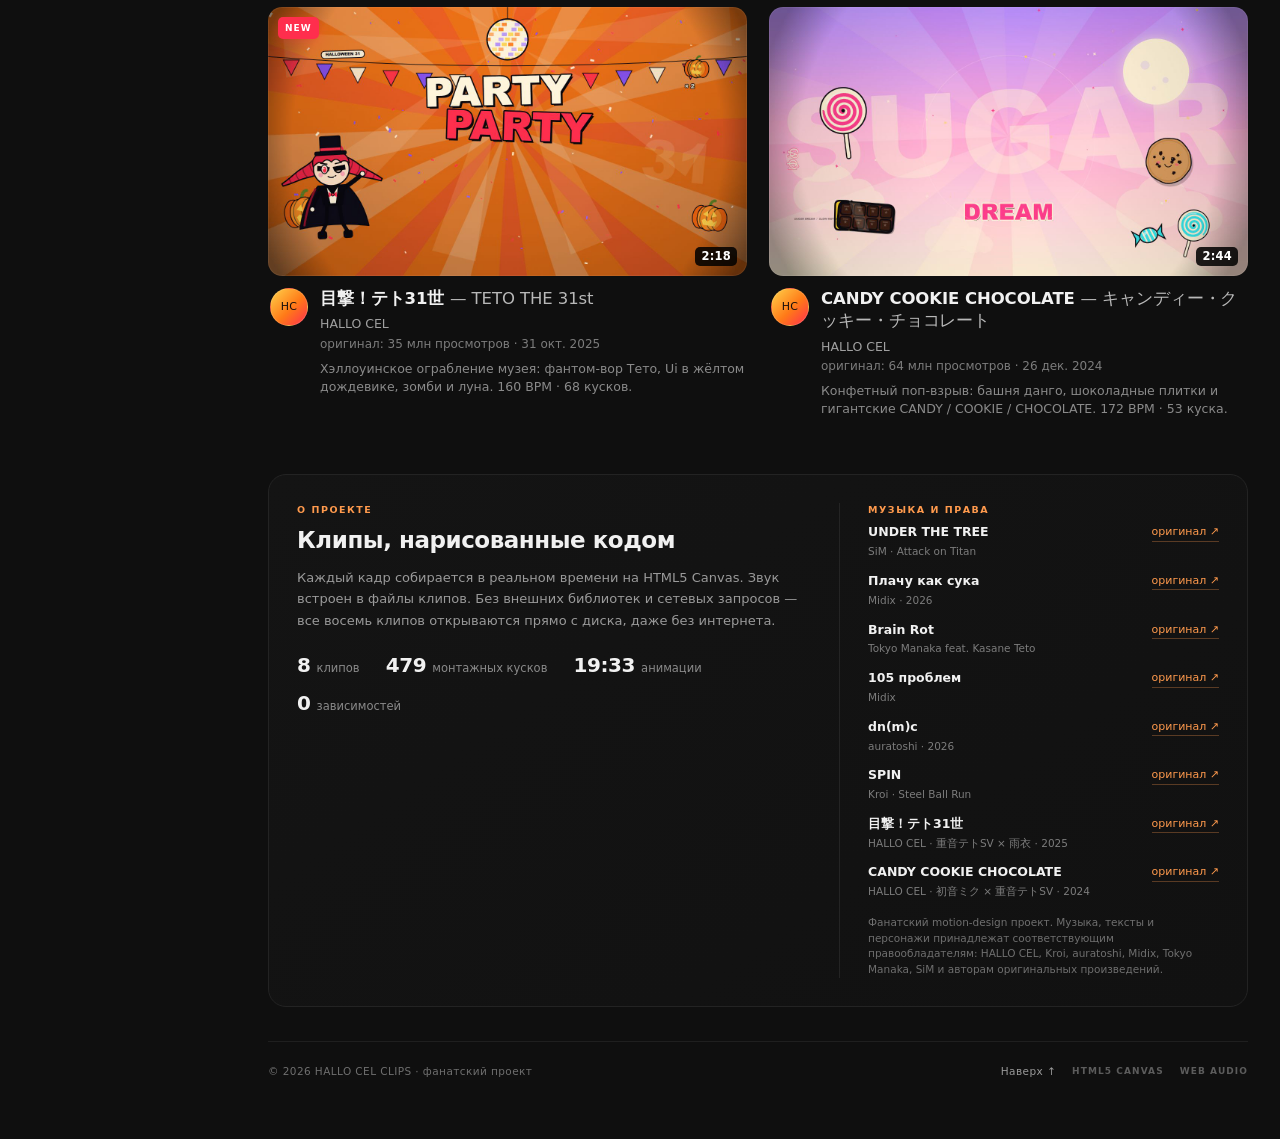
==== commit 2424334f: "Redraw Mikasa and stage the Rumbling with timed captions" ====
--- a/index.html
+++ b/index.html
@@ -140,7 +140,7 @@
 
         <article class="card" data-tags="new" data-date="2026-11-14" data-title="SiM — UNDER THE TREE" data-search="sim under the tree атака титанов attack on titan shingeki микаса эрен красный шарф под деревом">
           <a class="thumb" href="under-the-tree/index.html" aria-label="Смотреть клип UNDER THE TREE">
-            <img src="thumbs/under-the-tree.jpg" alt="Рисованный холм с деревом, Микаса и Эрен" width="1280" height="720">
+            <img src="thumbs/under-the-tree.jpg" alt="Микаса в красном шарфе, рисованный крупный план" width="1280" height="720">
             <span class="badge">4:32</span>
             <span class="new-badge">NEW</span>
             <span class="thumb-play" aria-hidden="true"><svg viewBox="0 0 24 24"><path d="M8 5v14l11-7z"/></svg></span>
@@ -151,7 +151,7 @@
               <a class="card-title" href="under-the-tree/index.html">SiM <span>— UNDER THE TREE</span></a>
               <div class="card-channel">Attack on Titan · Anime Special</div>
               <div class="card-stats">Добавлено 14 нояб. 2026</div>
-              <p class="card-desc">Красный шарф, обещание Микасы и возвращение под дерево. 87 рисованных планов по полной версии песни.</p>
+              <p class="card-desc">Гул Земли, бегство жителей и финальный бой Микасы. Рисованный клип с русскими сюжетными субтитрами.</p>
             </div>
           </div>
         </article>
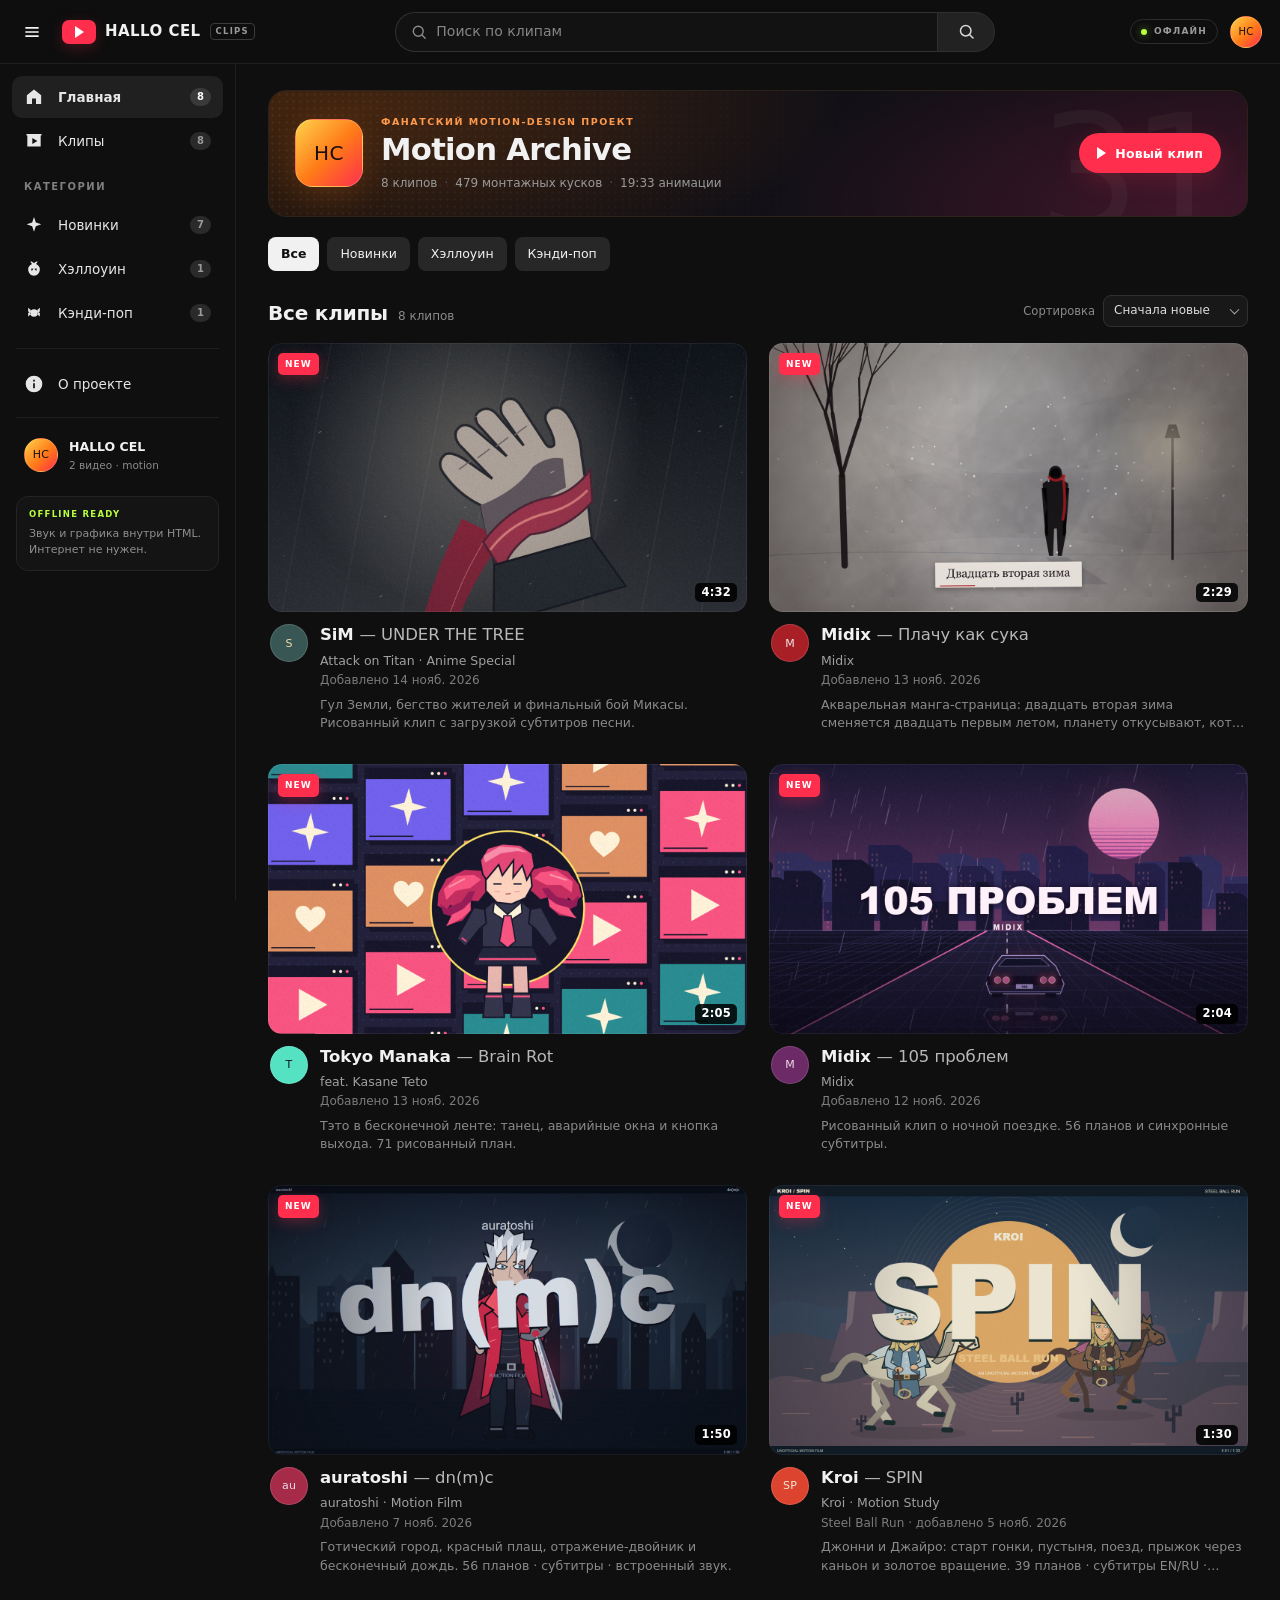
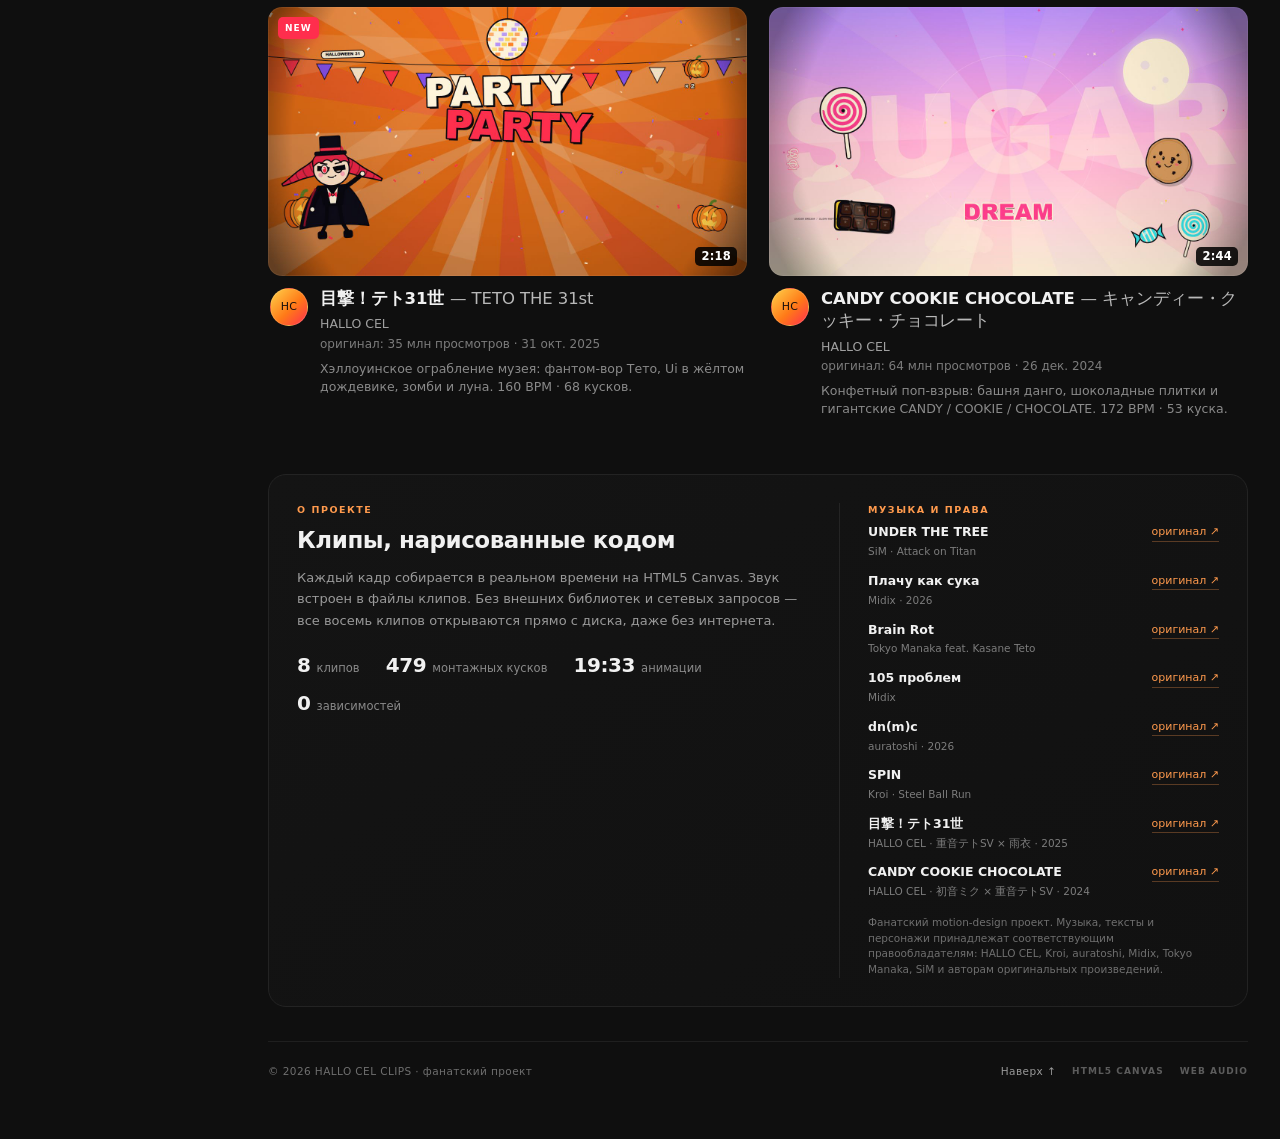
==== commit fccd182a: "Match Under the Tree opening and support lyric subtitle import" ====
--- a/index.html
+++ b/index.html
@@ -151,7 +151,7 @@
               <a class="card-title" href="under-the-tree/index.html">SiM <span>— UNDER THE TREE</span></a>
               <div class="card-channel">Attack on Titan · Anime Special</div>
               <div class="card-stats">Добавлено 14 нояб. 2026</div>
-              <p class="card-desc">Гул Земли, бегство жителей и финальный бой Микасы. Рисованный клип с русскими сюжетными субтитрами.</p>
+              <p class="card-desc">Гул Земли, бегство жителей и финальный бой Микасы. Рисованный клип с загрузкой субтитров песни.</p>
             </div>
           </div>
         </article>
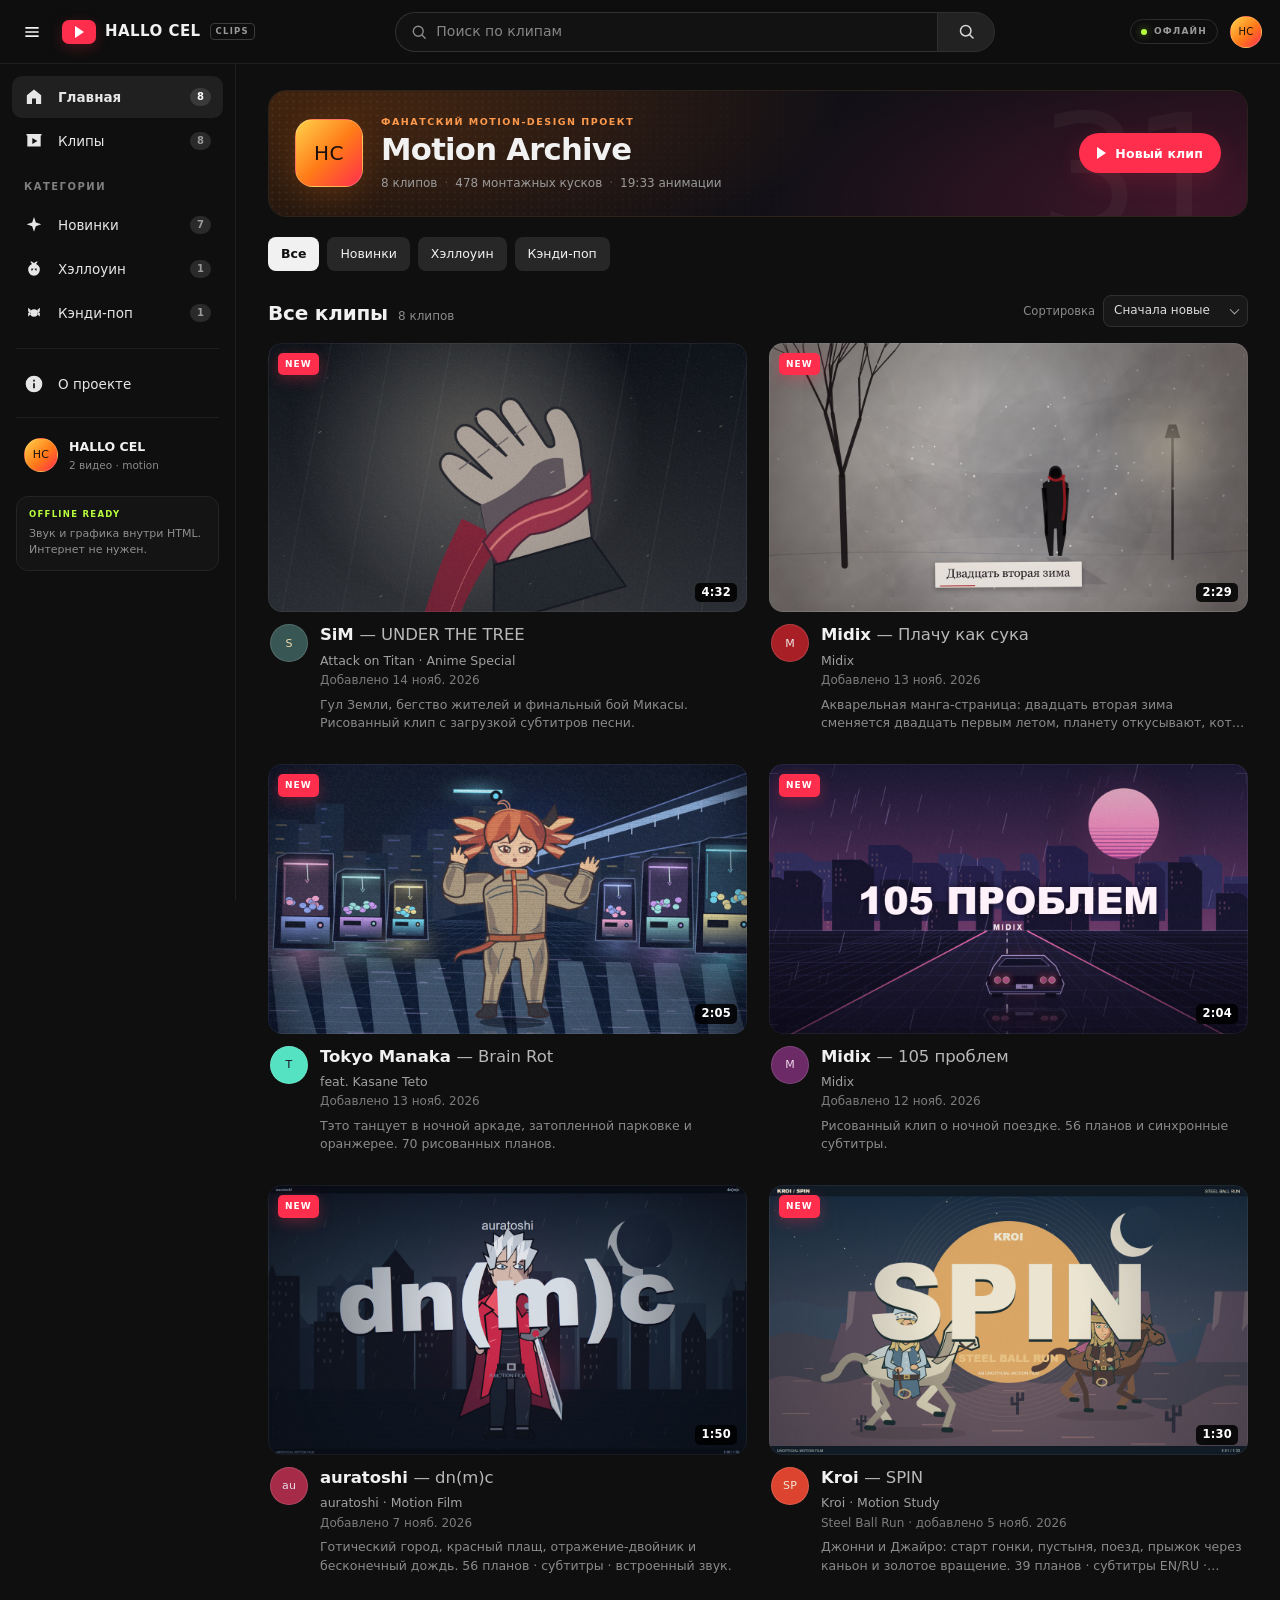
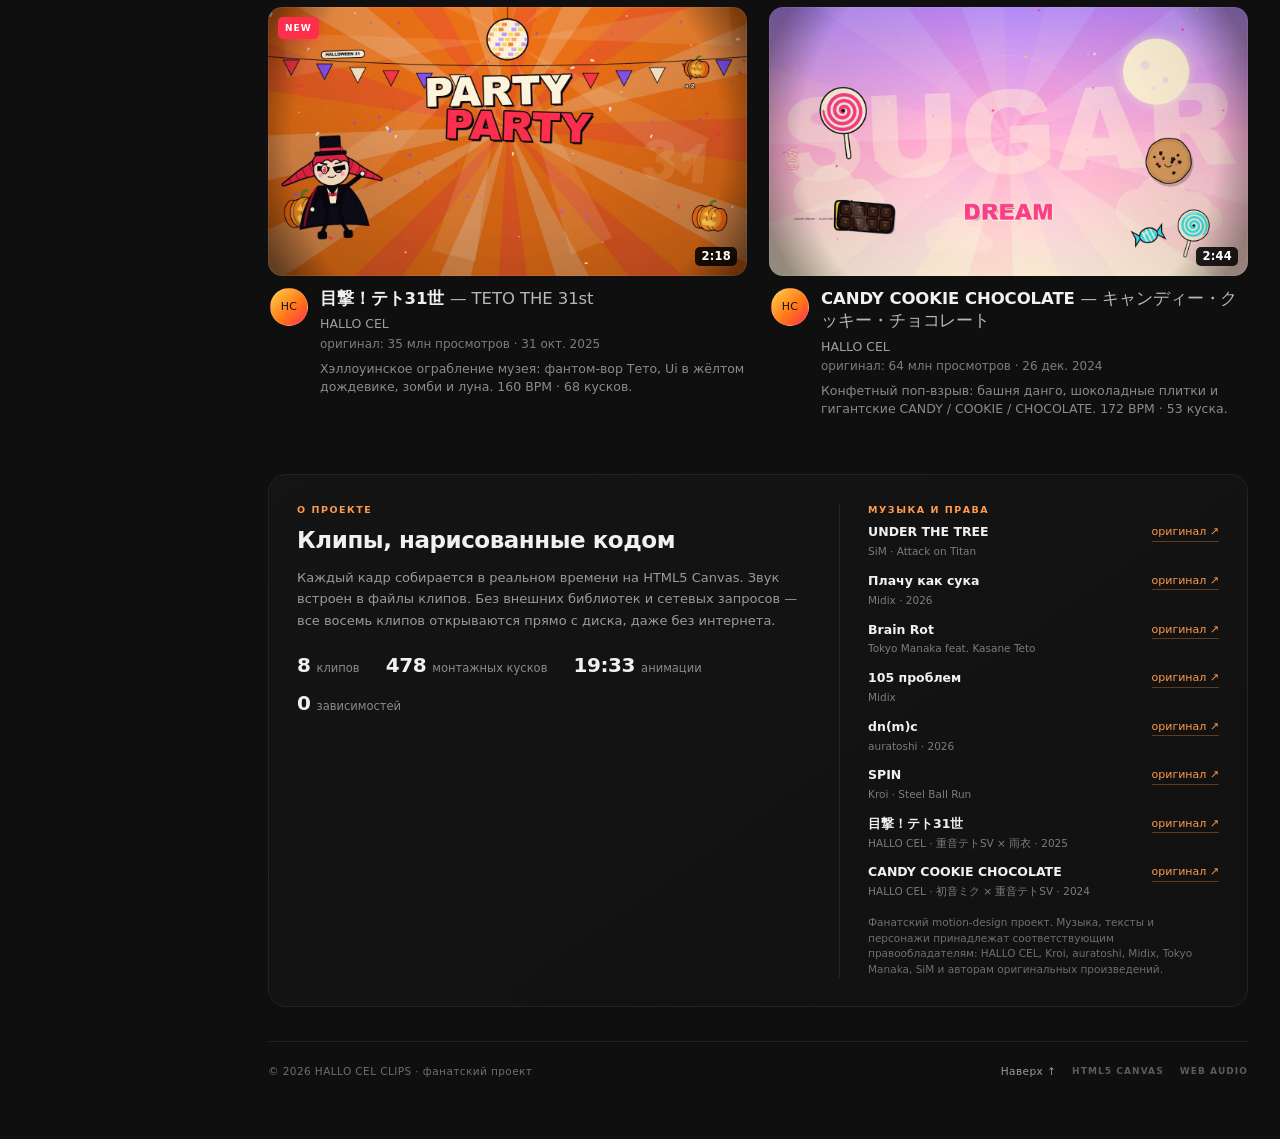
==== commit 8b69c4f2: "Rework Brain Rot around the original video" ====
--- a/index.html
+++ b/index.html
@@ -107,7 +107,7 @@
           <div class="chan-kicker">Фанатский motion-design проект</div>
           <h1 id="channelTitle">Motion Archive</h1>
           <div class="chan-stats">
-            <span>8 клипов</span><i>·</i><span>479 монтажных кусков</span><i>·</i><span>19:33 анимации</span>
+            <span>8 клипов</span><i>·</i><span>478 монтажных кусков</span><i>·</i><span>19:33 анимации</span>
           </div>
         </div>
         <a class="chan-cta" href="under-the-tree/index.html"><span class="cta-tri" aria-hidden="true"></span>Новый клип</a>
@@ -176,9 +176,9 @@
         </article>
 
 
-        <article class="card" data-tags="new" data-date="2026-11-13" data-title="Tokyo Manaka — Brain Rot" data-search="токио манака brainrot brain rot брейнрот kasane teto касанэ тэто 重音テト 東京真中 ブレインロット лента">
+        <article class="card" data-tags="new" data-date="2026-11-13" data-title="Tokyo Manaka — Brain Rot" data-search="токио манака brainrot brain rot брейнрот kasane teto касанэ тэто 重音テト 東京真中 ブレインロット аркада оранжерея">
           <a class="thumb" href="brainrot/index.html" aria-label="Смотреть клип Brain Rot">
-            <img src="thumbs/brainrot.jpg" alt="Рисованная Касанэ Тэто в потоке ярких окон и уведомлений" width="1280" height="720">
+            <img src="thumbs/brainrot.jpg" alt="Касанэ Тэто на переходе среди ночных игровых автоматов" width="1280" height="720">
             <span class="badge">2:05</span>
             <span class="new-badge">NEW</span>
             <span class="thumb-play" aria-hidden="true"><svg viewBox="0 0 24 24"><path d="M8 5v14l11-7z"/></svg></span>
@@ -189,7 +189,7 @@
               <a class="card-title" href="brainrot/index.html">Tokyo Manaka <span>— Brain Rot</span></a>
               <div class="card-channel">feat. Kasane Teto</div>
               <div class="card-stats">Добавлено 13 нояб. 2026</div>
-              <p class="card-desc">Тэто в бесконечной ленте: танец, аварийные окна и кнопка выхода. 71 рисованный план.</p>
+              <p class="card-desc">Тэто танцует в ночной аркаде, затопленной парковке и оранжерее. 70 рисованных планов.</p>
             </div>
           </div>
         </article>
@@ -297,7 +297,7 @@
           <p>Каждый кадр собирается в реальном времени на HTML5 Canvas. Звук встроен в файлы клипов. Без внешних библиотек и сетевых запросов — все восемь клипов открываются прямо с диска, даже без интернета.</p>
           <div class="facts">
             <span><b>8</b> клипов</span>
-            <span><b>479</b> монтажных кусков</span>
+            <span><b>478</b> монтажных кусков</span>
             <span><b>19:33</b> анимации</span>
             <span><b>0</b> зависимостей</span>
           </div>
